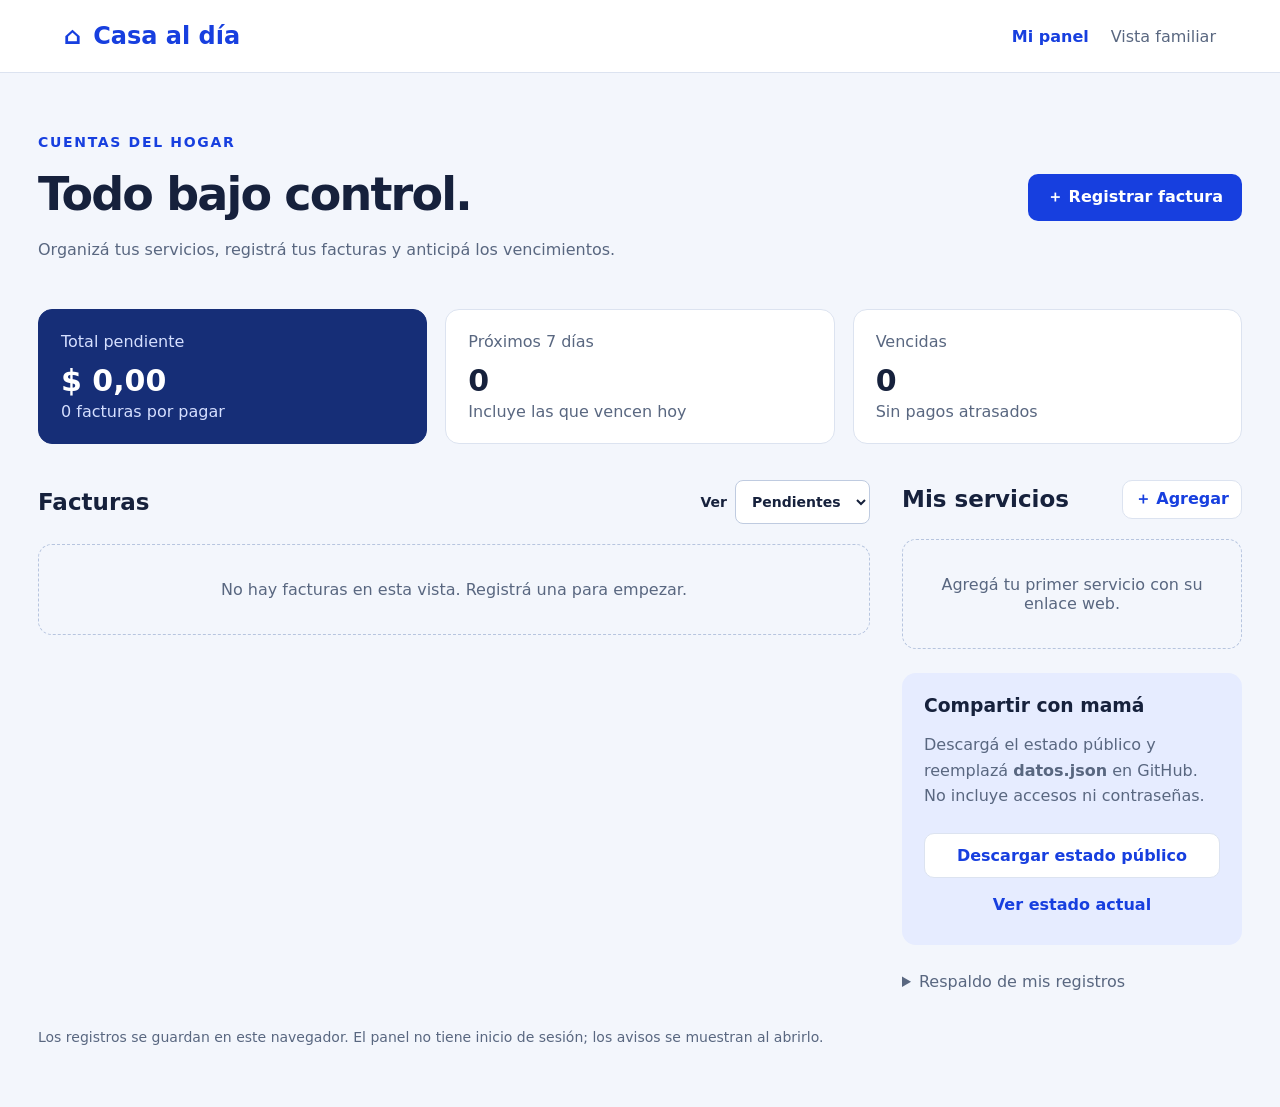
==== index.html @ d88c4916 "Crear aplicación de facturas domésticas" ====
<!doctype html>
<html lang="es"><head><meta charset="utf-8"><meta name="viewport" content="width=device-width,initial-scale=1"><title>Casa al día · Facturas</title><meta name="description" content="Pagos y próximos vencimientos del hogar"><link rel="stylesheet" href="styles.css"><link rel="icon" href="favicon.svg"><script src="app.js" defer></script></head>
<body><header><a class="brand" href="index.html">⌂ <span>Casa al día</span></a><nav><a href="index.html" aria-current="page">Mi panel</a><a href="estado.html">Vista familiar</a></nav></header><main>
<div class="heading"><div><p class="eyebrow">CUENTAS DEL HOGAR</p><h1>Todo bajo control.</h1><p>Organizá tus servicios, registrá tus facturas y anticipá los vencimientos.</p></div><button id="new-bill">＋ Registrar factura</button></div>
<div id="notice" role="status" aria-live="polite"></div><section id="summary" class="summary" aria-label="Resumen de facturas"></section>
<div class="workspace"><section><div class="section-heading"><h2>Facturas</h2><label class="compact">Ver <select id="filter"><option value="pending">Pendientes</option><option value="all">Todas</option><option value="paid">Pagadas</option></select></label></div><div id="bills"></div></section>
<aside><div class="section-heading"><h2>Mis servicios</h2><button class="secondary small" id="new-service">＋ Agregar</button></div><div id="services"></div><div class="share-box"><h3>Compartir con mamá</h3><p>Descargá el estado público y reemplazá <strong>datos.json</strong> en GitHub. No incluye accesos ni contraseñas.</p><button class="secondary" id="export-public">Descargar estado público</button><button class="text-button" id="preview">Ver estado actual</button></div><details><summary>Respaldo de mis registros</summary><p>Guardá una copia para recuperar tus registros en otro navegador. Incluye enlaces y usuarios, pero nunca contraseñas.</p><button class="secondary" id="backup">Descargar respaldo</button><label class="file-label">Restaurar respaldo<input type="file" id="restore" accept="application/json,.json"></label></details></aside></div>
<p class="footnote">Los registros se guardan en este navegador. El panel no tiene inicio de sesión; los avisos se muestran al abrirlo.</p>
</main>
<dialog id="bill-dialog"><form id="bill-form"><div class="section-heading"><h2 id="bill-title">Registrar factura</h2><button type="button" class="text-button" data-close aria-label="Cerrar">✕</button></div><input name="id" type="hidden"><label>Servicio<select name="serviceId" required></select></label><div class="form-grid"><label>Período<input name="period" type="month" required></label><label>Vencimiento<input name="due" type="date" required></label><label>Importe ($ ARS)<input name="amount" type="number" min="0" step="0.01" required></label><label>Consumo (opcional)<input name="consumption" type="number" min="0" step="0.01"></label></div><label>Notas públicas (opcional)<input name="note" maxlength="250" placeholder="Ej.: incluye ajuste del mes anterior"></label><button>Guardar factura</button></form></dialog>
<dialog id="service-dialog"><form id="service-form"><div class="section-heading"><h2>Servicio</h2><button type="button" class="text-button" data-close aria-label="Cerrar">✕</button></div><input name="id" type="hidden"><label>Nombre<input name="name" required maxlength="80" placeholder="Ej.: Electricidad"></label><label>Web del servicio<input name="url" type="url" placeholder="https://…"></label><label>Usuario (solo en este navegador)<input name="username" autocomplete="off" maxlength="150"></label><label>Unidad de consumo<select name="unit"><option value="">Sin unidad</option><option>kWh</option><option>m³</option><option>GB</option><option>min</option></select></label><button>Guardar servicio</button></form></dialog>
<dialog id="access-dialog"><div class="section-heading"><h2 id="access-title">Acceso al servicio</h2><button class="text-button" data-close aria-label="Cerrar">✕</button></div><p>Usá tu gestor de contraseñas. Si necesitás copiar una clave, podés pegarla aquí: se borra al cerrar y no se guarda.</p><label>Contraseña temporal<input id="temporary-password" type="password" autocomplete="off"></label><button id="copy-password">Copiar contraseña</button></dialog>
</body></html>
---- styles.css ----
:root{font-family:system-ui,-apple-system,BlinkMacSystemFont,"Segoe UI",sans-serif;color:#16213c;background:#f3f6fc;font-size:16px;--blue:#173fdf;--muted:#596780;--border:#dce3f0}*{box-sizing:border-box}body{margin:0}header{background:white;border-bottom:1px solid var(--border);padding:22px max(5vw,20px);display:flex;align-items:center;justify-content:space-between;gap:20px}.brand{font-size:24px;font-weight:750;text-decoration:none;color:var(--blue);display:flex;gap:12px;align-items:center}nav{display:flex;gap:22px}nav a{color:var(--muted);text-decoration:none}nav a[aria-current]{color:var(--blue);font-weight:650}main{max-width:1260px;margin:auto;padding:44px 28px}.heading{display:flex;justify-content:space-between;align-items:center;gap:24px;margin-bottom:30px}.eyebrow{font-size:14px;font-weight:750;letter-spacing:.12em;color:var(--blue)}h1{font-size:clamp(30px,4vw,46px);letter-spacing:-.04em;margin:8px 0 12px}h2{font-size:23px;margin:0}h3{margin:0 0 12px}p{line-height:1.6;color:var(--muted)}button,.button{font:inherit;background:var(--blue);color:white;border:1px solid transparent;padding:12px 18px;border-radius:10px;cursor:pointer;font-weight:650;text-decoration:none;display:inline-block}button:hover,.button:hover{filter:brightness(.94)}button:disabled{opacity:.5;cursor:default}.secondary{background:white;color:var(--blue);border-color:var(--border)}.small{padding:8px 12px}.text-button{color:var(--blue);background:transparent;padding:8px}.summary{display:grid;grid-template-columns:repeat(3,1fr);gap:18px;margin:26px 0 36px}.stat{background:white;border:1px solid var(--border);border-radius:14px;padding:22px}.stat strong{display:block;font-size:30px;margin:12px 0 4px;overflow-wrap:anywhere}.stat span{color:var(--muted)}.stat:first-child{background:#162e77;color:white;border-color:#162e77}.stat:first-child span{color:#d5dfff}.workspace{display:grid;grid-template-columns:minmax(0,1fr) 340px;gap:32px}.section-heading{display:flex;align-items:center;justify-content:space-between;gap:14px;margin-bottom:20px}.compact{display:flex;align-items:center;gap:8px;margin:0}.bill,.service{background:white;border:1px solid var(--border);border-radius:14px;padding:20px;margin-bottom:14px}.bill-top{display:flex;justify-content:space-between;gap:14px;align-items:flex-start}.bill h3{margin-bottom:5px;font-size:21px}.meta{color:var(--muted);font-size:14px}.amount{font-size:25px;font-weight:750;white-space:nowrap}.badge{display:inline-block;font-size:14px;font-weight:650;border-radius:6px;padding:5px 9px;background:#edf1fb;color:#33486b;margin:12px 0}.badge.overdue{background:#ffebed;color:#a92238}.badge.soon{background:#fff0cf;color:#865600}.badge.paid{background:#e1f6eb;color:#176044}.actions{display:flex;gap:8px;flex-wrap:wrap;margin-top:12px}.service h3{font-size:18px}.share-box{padding:22px;background:#e6ecff;border-radius:14px;margin:24px 0}.share-box button{width:100%;margin-top:8px}.footnote{font-size:14px;margin-top:32px}.empty{padding:35px 20px;border:1px dashed #b7c5df;border-radius:14px;color:var(--muted);text-align:center}label{display:block;font-size:14px;font-weight:600;margin:16px 0}input,select{display:block;width:100%;font:inherit;color:inherit;padding:12px;border:1px solid #bfcbe0;border-radius:8px;background:white;margin-top:6px}.compact select{width:auto;margin:0}dialog{width:min(540px,calc(100% - 30px));border:1px solid var(--border);border-radius:18px;padding:26px;color:inherit;max-height:90vh}dialog::backdrop{background:#101d40aa}.form-grid{display:grid;grid-template-columns:1fr 1fr;gap:0 18px}form>button{width:100%;margin-top:12px}details{color:var(--muted);line-height:1.6}summary{cursor:pointer}.file-label input{font-size:14px}#notice:not(:empty){background:#e6ecff;border-radius:10px;padding:14px;margin-bottom:20px}.family{max-width:950px}.family h2{margin:30px 0 20px}:focus-visible{outline:3px solid #e29513;outline-offset:3px}@media(max-width:800px){.workspace{grid-template-columns:1fr}.heading{align-items:flex-start;flex-direction:column}.summary{gap:10px}.stat{padding:16px}.stat strong{font-size:23px}main{padding:28px 18px}header{padding:18px;flex-wrap:wrap}.bill-top{flex-wrap:wrap}.amount{font-size:23px}}@media(max-width:480px){.summary{grid-template-columns:1fr}.stat strong{display:inline;margin-right:8px}.form-grid{grid-template-columns:1fr}.brand{font-size:21px}nav{gap:16px}}
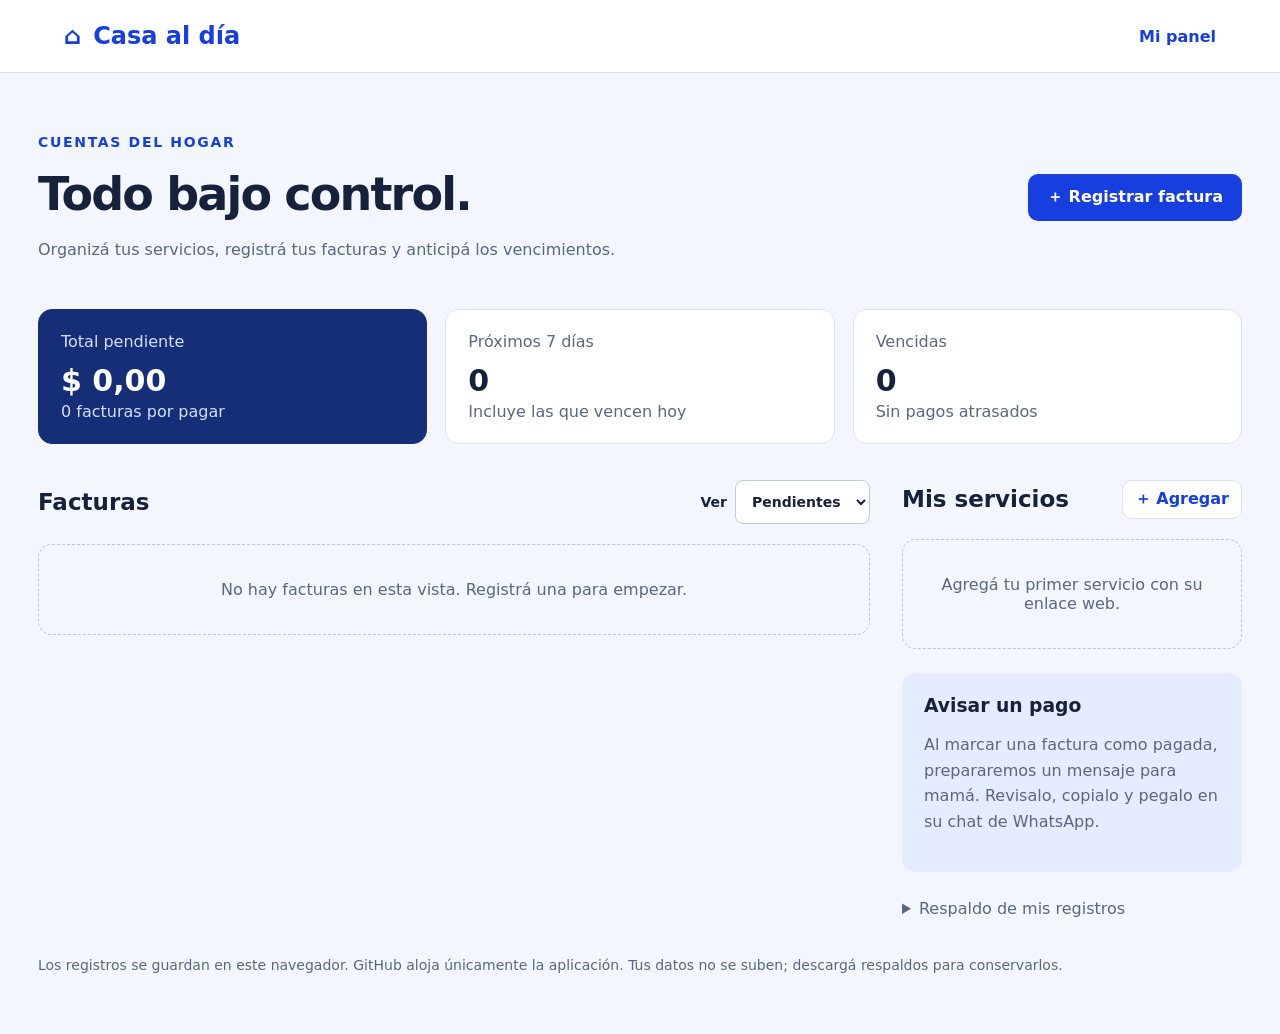
==== commit 9133e338: "Mantener datos locales y generar mensajes de pago para WhatsApp" ====
--- a/index.html
+++ b/index.html
@@ -1,13 +1,14 @@
 <!doctype html>
 <html lang="es"><head><meta charset="utf-8"><meta name="viewport" content="width=device-width,initial-scale=1"><title>Casa al día · Facturas</title><meta name="description" content="Pagos y próximos vencimientos del hogar"><link rel="stylesheet" href="styles.css"><link rel="icon" href="favicon.svg"><script src="app.js" defer></script></head>
-<body><header><a class="brand" href="index.html">⌂ <span>Casa al día</span></a><nav><a href="index.html" aria-current="page">Mi panel</a><a href="estado.html">Vista familiar</a></nav></header><main>
+<body><header><a class="brand" href="index.html">⌂ <span>Casa al día</span></a><nav><a href="index.html" aria-current="page">Mi panel</a></nav></header><main>
 <div class="heading"><div><p class="eyebrow">CUENTAS DEL HOGAR</p><h1>Todo bajo control.</h1><p>Organizá tus servicios, registrá tus facturas y anticipá los vencimientos.</p></div><button id="new-bill">＋ Registrar factura</button></div>
 <div id="notice" role="status" aria-live="polite"></div><section id="summary" class="summary" aria-label="Resumen de facturas"></section>
 <div class="workspace"><section><div class="section-heading"><h2>Facturas</h2><label class="compact">Ver <select id="filter"><option value="pending">Pendientes</option><option value="all">Todas</option><option value="paid">Pagadas</option></select></label></div><div id="bills"></div></section>
-<aside><div class="section-heading"><h2>Mis servicios</h2><button class="secondary small" id="new-service">＋ Agregar</button></div><div id="services"></div><div class="share-box"><h3>Compartir con mamá</h3><p>Descargá el estado público y reemplazá <strong>datos.json</strong> en GitHub. No incluye accesos ni contraseñas.</p><button class="secondary" id="export-public">Descargar estado público</button><button class="text-button" id="preview">Ver estado actual</button></div><details><summary>Respaldo de mis registros</summary><p>Guardá una copia para recuperar tus registros en otro navegador. Incluye enlaces y usuarios, pero nunca contraseñas.</p><button class="secondary" id="backup">Descargar respaldo</button><label class="file-label">Restaurar respaldo<input type="file" id="restore" accept="application/json,.json"></label></details></aside></div>
-<p class="footnote">Los registros se guardan en este navegador. El panel no tiene inicio de sesión; los avisos se muestran al abrirlo.</p>
+<aside><div class="section-heading"><h2>Mis servicios</h2><button class="secondary small" id="new-service">＋ Agregar</button></div><div id="services"></div><div class="share-box"><h3>Avisar un pago</h3><p>Al marcar una factura como pagada, prepararemos un mensaje para mamá. Revisalo, copialo y pegalo en su chat de WhatsApp.</p></div><details><summary>Respaldo de mis registros</summary><p>Guardá una copia para recuperar tus registros en otro navegador. Incluye enlaces y usuarios, pero nunca contraseñas.</p><button class="secondary" id="backup">Descargar respaldo</button><label class="file-label">Restaurar respaldo<input type="file" id="restore" accept="application/json,.json"></label></details></aside></div>
+<p class="footnote">Los registros se guardan en este navegador. GitHub aloja únicamente la aplicación. Tus datos no se suben; descargá respaldos para conservarlos.</p>
 </main>
-<dialog id="bill-dialog"><form id="bill-form"><div class="section-heading"><h2 id="bill-title">Registrar factura</h2><button type="button" class="text-button" data-close aria-label="Cerrar">✕</button></div><input name="id" type="hidden"><label>Servicio<select name="serviceId" required></select></label><div class="form-grid"><label>Período<input name="period" type="month" required></label><label>Vencimiento<input name="due" type="date" required></label><label>Importe ($ ARS)<input name="amount" type="number" min="0" step="0.01" required></label><label>Consumo (opcional)<input name="consumption" type="number" min="0" step="0.01"></label></div><label>Notas públicas (opcional)<input name="note" maxlength="250" placeholder="Ej.: incluye ajuste del mes anterior"></label><button>Guardar factura</button></form></dialog>
+<dialog id="bill-dialog"><form id="bill-form"><div class="section-heading"><h2 id="bill-title">Registrar factura</h2><button type="button" class="text-button" data-close aria-label="Cerrar">✕</button></div><input name="id" type="hidden"><label>Servicio<select name="serviceId" required></select></label><div class="form-grid"><label>Período<input name="period" type="month" required></label><label>Vencimiento<input name="due" type="date" required></label><label>Importe ($ ARS)<input name="amount" type="number" min="0" step="0.01" required></label><label>Consumo (opcional)<input name="consumption" type="number" min="0" step="0.01"></label></div><label>Notas personales (opcional)<input name="note" maxlength="250" placeholder="Ej.: incluye ajuste del mes anterior"></label><button>Guardar factura</button></form></dialog>
 <dialog id="service-dialog"><form id="service-form"><div class="section-heading"><h2>Servicio</h2><button type="button" class="text-button" data-close aria-label="Cerrar">✕</button></div><input name="id" type="hidden"><label>Nombre<input name="name" required maxlength="80" placeholder="Ej.: Electricidad"></label><label>Web del servicio<input name="url" type="url" placeholder="https://…"></label><label>Usuario (solo en este navegador)<input name="username" autocomplete="off" maxlength="150"></label><label>Unidad de consumo<select name="unit"><option value="">Sin unidad</option><option>kWh</option><option>m³</option><option>GB</option><option>min</option></select></label><button>Guardar servicio</button></form></dialog>
 <dialog id="access-dialog"><div class="section-heading"><h2 id="access-title">Acceso al servicio</h2><button class="text-button" data-close aria-label="Cerrar">✕</button></div><p>Usá tu gestor de contraseñas. Si necesitás copiar una clave, podés pegarla aquí: se borra al cerrar y no se guarda.</p><label>Contraseña temporal<input id="temporary-password" type="password" autocomplete="off"></label><button id="copy-password">Copiar contraseña</button></dialog>
+<dialog id="message-dialog"><div class="section-heading"><h2>Mensaje para mamá</h2><button class="text-button" data-close aria-label="Cerrar">✕</button></div><p>Revisá el mensaje antes de compartirlo. No se envía automáticamente.</p><label>Texto del mensaje<textarea id="payment-message" rows="8"></textarea></label><button id="copy-message">Copiar para WhatsApp</button></dialog>
 </body></html>
--- a/styles.css
+++ b/styles.css
@@ -1 +1,2 @@
 :root{font-family:system-ui,-apple-system,BlinkMacSystemFont,"Segoe UI",sans-serif;color:#16213c;background:#f3f6fc;font-size:16px;--blue:#173fdf;--muted:#596780;--border:#dce3f0}*{box-sizing:border-box}body{margin:0}header{background:white;border-bottom:1px solid var(--border);padding:22px max(5vw,20px);display:flex;align-items:center;justify-content:space-between;gap:20px}.brand{font-size:24px;font-weight:750;text-decoration:none;color:var(--blue);display:flex;gap:12px;align-items:center}nav{display:flex;gap:22px}nav a{color:var(--muted);text-decoration:none}nav a[aria-current]{color:var(--blue);font-weight:650}main{max-width:1260px;margin:auto;padding:44px 28px}.heading{display:flex;justify-content:space-between;align-items:center;gap:24px;margin-bottom:30px}.eyebrow{font-size:14px;font-weight:750;letter-spacing:.12em;color:var(--blue)}h1{font-size:clamp(30px,4vw,46px);letter-spacing:-.04em;margin:8px 0 12px}h2{font-size:23px;margin:0}h3{margin:0 0 12px}p{line-height:1.6;color:var(--muted)}button,.button{font:inherit;background:var(--blue);color:white;border:1px solid transparent;padding:12px 18px;border-radius:10px;cursor:pointer;font-weight:650;text-decoration:none;display:inline-block}button:hover,.button:hover{filter:brightness(.94)}button:disabled{opacity:.5;cursor:default}.secondary{background:white;color:var(--blue);border-color:var(--border)}.small{padding:8px 12px}.text-button{color:var(--blue);background:transparent;padding:8px}.summary{display:grid;grid-template-columns:repeat(3,1fr);gap:18px;margin:26px 0 36px}.stat{background:white;border:1px solid var(--border);border-radius:14px;padding:22px}.stat strong{display:block;font-size:30px;margin:12px 0 4px;overflow-wrap:anywhere}.stat span{color:var(--muted)}.stat:first-child{background:#162e77;color:white;border-color:#162e77}.stat:first-child span{color:#d5dfff}.workspace{display:grid;grid-template-columns:minmax(0,1fr) 340px;gap:32px}.section-heading{display:flex;align-items:center;justify-content:space-between;gap:14px;margin-bottom:20px}.compact{display:flex;align-items:center;gap:8px;margin:0}.bill,.service{background:white;border:1px solid var(--border);border-radius:14px;padding:20px;margin-bottom:14px}.bill-top{display:flex;justify-content:space-between;gap:14px;align-items:flex-start}.bill h3{margin-bottom:5px;font-size:21px}.meta{color:var(--muted);font-size:14px}.amount{font-size:25px;font-weight:750;white-space:nowrap}.badge{display:inline-block;font-size:14px;font-weight:650;border-radius:6px;padding:5px 9px;background:#edf1fb;color:#33486b;margin:12px 0}.badge.overdue{background:#ffebed;color:#a92238}.badge.soon{background:#fff0cf;color:#865600}.badge.paid{background:#e1f6eb;color:#176044}.actions{display:flex;gap:8px;flex-wrap:wrap;margin-top:12px}.service h3{font-size:18px}.share-box{padding:22px;background:#e6ecff;border-radius:14px;margin:24px 0}.share-box button{width:100%;margin-top:8px}.footnote{font-size:14px;margin-top:32px}.empty{padding:35px 20px;border:1px dashed #b7c5df;border-radius:14px;color:var(--muted);text-align:center}label{display:block;font-size:14px;font-weight:600;margin:16px 0}input,select{display:block;width:100%;font:inherit;color:inherit;padding:12px;border:1px solid #bfcbe0;border-radius:8px;background:white;margin-top:6px}.compact select{width:auto;margin:0}dialog{width:min(540px,calc(100% - 30px));border:1px solid var(--border);border-radius:18px;padding:26px;color:inherit;max-height:90vh}dialog::backdrop{background:#101d40aa}.form-grid{display:grid;grid-template-columns:1fr 1fr;gap:0 18px}form>button{width:100%;margin-top:12px}details{color:var(--muted);line-height:1.6}summary{cursor:pointer}.file-label input{font-size:14px}#notice:not(:empty){background:#e6ecff;border-radius:10px;padding:14px;margin-bottom:20px}.family{max-width:950px}.family h2{margin:30px 0 20px}:focus-visible{outline:3px solid #e29513;outline-offset:3px}@media(max-width:800px){.workspace{grid-template-columns:1fr}.heading{align-items:flex-start;flex-direction:column}.summary{gap:10px}.stat{padding:16px}.stat strong{font-size:23px}main{padding:28px 18px}header{padding:18px;flex-wrap:wrap}.bill-top{flex-wrap:wrap}.amount{font-size:23px}}@media(max-width:480px){.summary{grid-template-columns:1fr}.stat strong{display:inline;margin-right:8px}.form-grid{grid-template-columns:1fr}.brand{font-size:21px}nav{gap:16px}}
+textarea{display:block;width:100%;font:inherit;line-height:1.6;padding:12px;border:1px solid #bfcbe0;border-radius:8px;margin-top:6px;resize:vertical}
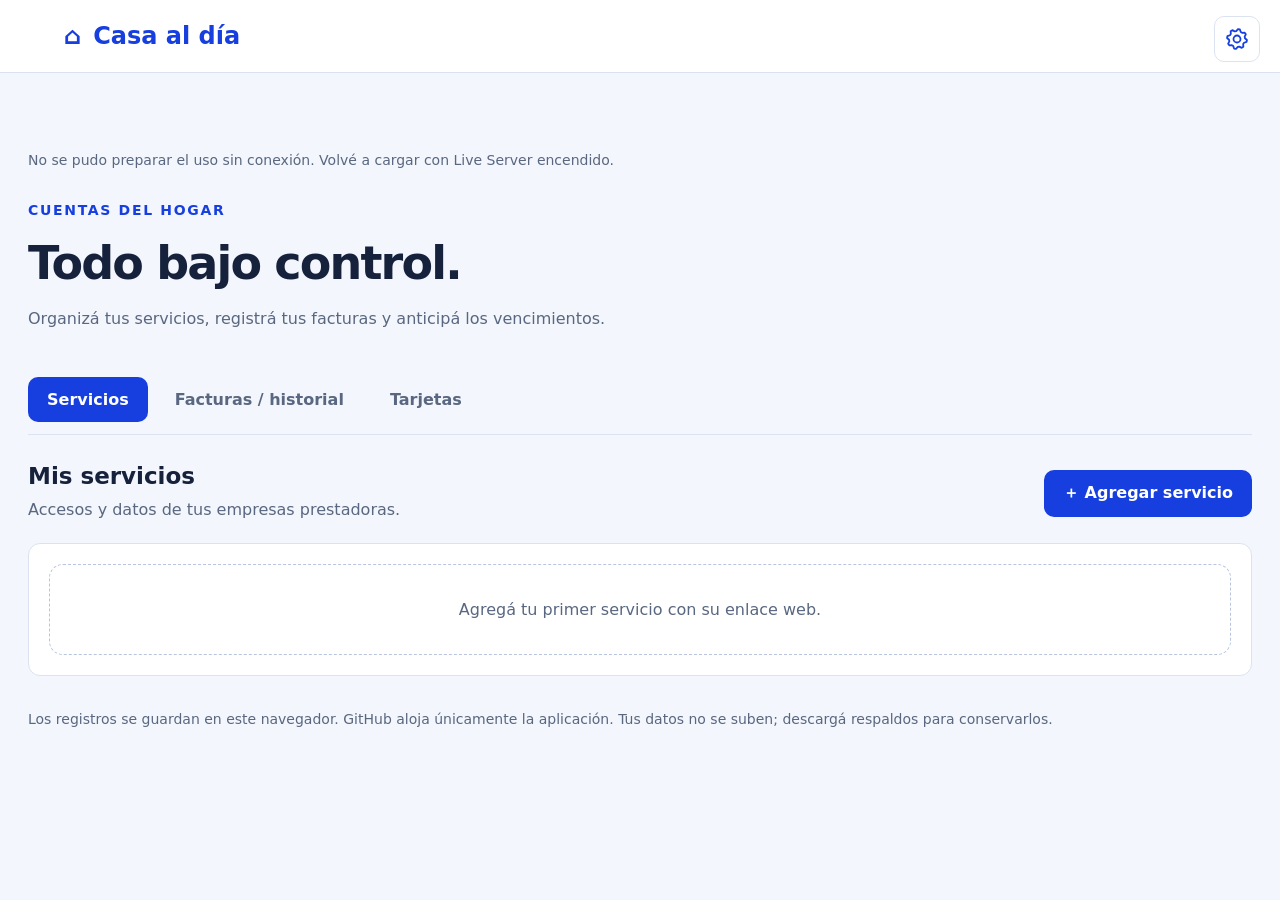
==== commit ae5f4d57: "Creado: EDET" ====
--- a/index.html
+++ b/index.html
@@ -1,14 +1,220 @@
 <!doctype html>
-<html lang="es"><head><meta charset="utf-8"><meta name="viewport" content="width=device-width,initial-scale=1"><title>Casa al día · Facturas</title><meta name="description" content="Pagos y próximos vencimientos del hogar"><link rel="stylesheet" href="styles.css"><link rel="icon" href="favicon.svg"><script src="app.js" defer></script></head>
-<body><header><a class="brand" href="index.html">⌂ <span>Casa al día</span></a><nav><a href="index.html" aria-current="page">Mi panel</a></nav></header><main>
-<div class="heading"><div><p class="eyebrow">CUENTAS DEL HOGAR</p><h1>Todo bajo control.</h1><p>Organizá tus servicios, registrá tus facturas y anticipá los vencimientos.</p></div><button id="new-bill">＋ Registrar factura</button></div>
-<div id="notice" role="status" aria-live="polite"></div><section id="summary" class="summary" aria-label="Resumen de facturas"></section>
-<div class="workspace"><section><div class="section-heading"><h2>Facturas</h2><label class="compact">Ver <select id="filter"><option value="pending">Pendientes</option><option value="all">Todas</option><option value="paid">Pagadas</option></select></label></div><div id="bills"></div></section>
-<aside><div class="section-heading"><h2>Mis servicios</h2><button class="secondary small" id="new-service">＋ Agregar</button></div><div id="services"></div><div class="share-box"><h3>Avisar un pago</h3><p>Al marcar una factura como pagada, prepararemos un mensaje para mamá. Revisalo, copialo y pegalo en su chat de WhatsApp.</p></div><details><summary>Respaldo de mis registros</summary><p>Guardá una copia para recuperar tus registros en otro navegador. Incluye enlaces y usuarios, pero nunca contraseñas.</p><button class="secondary" id="backup">Descargar respaldo</button><label class="file-label">Restaurar respaldo<input type="file" id="restore" accept="application/json,.json"></label></details></aside></div>
-<p class="footnote">Los registros se guardan en este navegador. GitHub aloja únicamente la aplicación. Tus datos no se suben; descargá respaldos para conservarlos.</p>
-</main>
-<dialog id="bill-dialog"><form id="bill-form"><div class="section-heading"><h2 id="bill-title">Registrar factura</h2><button type="button" class="text-button" data-close aria-label="Cerrar">✕</button></div><input name="id" type="hidden"><label>Servicio<select name="serviceId" required></select></label><div class="form-grid"><label>Período<input name="period" type="month" required></label><label>Vencimiento<input name="due" type="date" required></label><label>Importe ($ ARS)<input name="amount" type="number" min="0" step="0.01" required></label><label>Consumo (opcional)<input name="consumption" type="number" min="0" step="0.01"></label></div><label>Notas personales (opcional)<input name="note" maxlength="250" placeholder="Ej.: incluye ajuste del mes anterior"></label><button>Guardar factura</button></form></dialog>
-<dialog id="service-dialog"><form id="service-form"><div class="section-heading"><h2>Servicio</h2><button type="button" class="text-button" data-close aria-label="Cerrar">✕</button></div><input name="id" type="hidden"><label>Nombre<input name="name" required maxlength="80" placeholder="Ej.: Electricidad"></label><label>Web del servicio<input name="url" type="url" placeholder="https://…"></label><label>Usuario (solo en este navegador)<input name="username" autocomplete="off" maxlength="150"></label><label>Unidad de consumo<select name="unit"><option value="">Sin unidad</option><option>kWh</option><option>m³</option><option>GB</option><option>min</option></select></label><button>Guardar servicio</button></form></dialog>
-<dialog id="access-dialog"><div class="section-heading"><h2 id="access-title">Acceso al servicio</h2><button class="text-button" data-close aria-label="Cerrar">✕</button></div><p>Usá tu gestor de contraseñas. Si necesitás copiar una clave, podés pegarla aquí: se borra al cerrar y no se guarda.</p><label>Contraseña temporal<input id="temporary-password" type="password" autocomplete="off"></label><button id="copy-password">Copiar contraseña</button></dialog>
-<dialog id="message-dialog"><div class="section-heading"><h2>Mensaje para mamá</h2><button class="text-button" data-close aria-label="Cerrar">✕</button></div><p>Revisá el mensaje antes de compartirlo. No se envía automáticamente.</p><label>Texto del mensaje<textarea id="payment-message" rows="8"></textarea></label><button id="copy-message">Copiar para WhatsApp</button></dialog>
-</body></html>
+<html lang="es">
+  <head>
+    <meta charset="utf-8" />
+    <meta name="viewport" content="width=device-width,initial-scale=1" />
+    <title>Casa al día · Facturas</title>
+    <meta
+      name="description"
+      content="Pagos y próximos vencimientos del hogar"
+    />
+    <link rel="stylesheet" href="styles.css" />
+    <link rel="icon" href="favicon.svg" />
+    <link rel="manifest" href="manifest.webmanifest" />
+    <link rel="apple-touch-icon" href="icons/icon-192.png" />
+    <meta name="theme-color" content="#173fdf" />
+    <script src="pwa.js" defer></script>
+    <script src="receipt-model.js" defer></script>
+    <script src="app.js" defer></script>
+    <script src="workflow.js" defer></script>
+    <script src="card-crypto.js" defer></script>
+    <script src="cards.js" defer></script>
+    <script src="receipts.js" defer></script>
+  </head>
+  <body>
+    <header>
+      <a class="brand" href="index.html">⌂ <span>Casa al día</span></a>
+      <nav class="header-settings" aria-label="Configuración"><button id="open-settings" class="settings-button" aria-label="Abrir configuraciones" title="Configuraciones"><svg viewBox="0 0 24 24" width="26" height="26" fill="none" stroke="currentColor" stroke-width="1.8" aria-hidden="true"><path stroke-linecap="round" stroke-linejoin="round" d="M19.961 11.216 L21.952 12.98 L21.569 14.903 L19.055 15.771 L18.184 17.075 L18.344 19.73 L16.714 20.819 L14.322 19.656 L12.784 19.961 L11.02 21.952 L9.097 21.569 L8.229 19.055 L6.925 18.184 L4.27 18.344 L3.181 16.714 L4.344 14.322 L4.039 12.784 L2.048 11.02 L2.431 9.097 L4.945 8.229 L5.816 6.925 L5.656 4.27 L7.286 3.181 L9.678 4.344 L11.216 4.039 L12.98 2.048 L14.903 2.431 L15.771 4.945 L17.075 5.816 L19.73 5.656 L20.819 7.286 L19.656 9.678 Z"/><circle cx="12" cy="12" r="3.5"/></svg></button></nav>
+    </header>
+    <main>
+      <p id="pwa-status" class="footnote" role="status" aria-live="polite"></p>
+      <div class="heading">
+        <div>
+          <p class="eyebrow">CUENTAS DEL HOGAR</p>
+          <h1>Todo bajo control.</h1>
+          <p>
+            Organizá tus servicios, registrá tus facturas y anticipá los
+            vencimientos.
+          </p>
+        </div>
+
+      </div>
+      <div id="notice" role="status" aria-live="polite"></div>
+      <nav class="view-switch" aria-label="Secciones del panel">
+        <button type="button" data-view="services" aria-pressed="true" aria-controls="services-panel">Servicios</button>
+        <button type="button" data-view="bills" aria-pressed="false" aria-controls="bills-panel">Facturas / historial</button>
+        <button type="button" data-view="cards" aria-pressed="false" aria-controls="cards-panel">Tarjetas</button>
+      </nav>
+      <section id="services-panel" aria-label="Servicios">
+        <div class="section-heading"><div><h2>Mis servicios</h2><p class="view-description">Accesos y datos de tus empresas prestadoras.</p></div><button id="new-service">＋ Agregar servicio</button></div>
+        <div id="services" class="content-list"></div>
+      </section>
+      <section id="bills-panel" aria-label="Facturas e historial" hidden>
+        <section id="summary" class="summary" aria-label="Resumen de facturas"></section>
+        <div class="section-heading"><h2>Facturas / historial</h2><button id="new-bill">＋ Registrar factura</button></div>
+        <label class="compact bill-filter">Ver <select id="filter"><option value="pending">Pendientes</option><option value="all">Todas</option><option value="paid">Pagadas</option></select></label>
+        <div id="bills"></div>
+        <p class="view-description">Al marcar un pago se prepara el mensaje para WhatsApp.</p>
+      </section>
+      <section id="cards-panel" aria-label="Tarjetas cifradas" hidden>
+        <div class="section-heading"><div><h2>Tarjetas</h2><p class="view-description">Número, titular y vencimiento. Sin código de seguridad.</p></div><button id="cards-lock" class="secondary" hidden>Bloquear</button></div>
+        <p id="cards-feedback" role="status" aria-live="polite"></p>
+        <form id="cards-unlock-form" class="vault-unlock" autocomplete="off"><h3 id="cards-lock-title">Crear sección cifrada</h3><p id="cards-lock-help">Elegí una clave de al menos 12 caracteres. Si la olvidás, no se pueden recuperar las tarjetas.</p><label>Clave de desbloqueo<input id="cards-passphrase" type="password" autocomplete="off" required></label><label id="cards-confirm-label">Repetir clave<input id="cards-confirm" type="password" autocomplete="off"></label><button id="cards-unlock-submit">Crear sección cifrada</button></form>
+        <button id="cards-reset" class="text-button" hidden>Olvidé la clave · Reiniciar tarjetas</button>
+        <div id="cards-unlocked" hidden><div id="cards-list"></div><button id="cards-add">＋ Agregar tarjeta</button><p class="footnote">Se bloquea tras 5 minutos sin actividad o al recargar. Lo copiado queda en el portapapeles hasta que lo reemplaces.</p></div>
+        <details class="vault-backup"><summary>Respaldo cifrado de tarjetas</summary><p>Se guarda separado del respaldo de facturas. Necesitás tu clave para recuperarlo.</p><button id="cards-export" class="secondary">Descargar respaldo cifrado</button><label>Restaurar respaldo cifrado<input id="cards-import" type="file" accept="application/json,.json"></label><button id="cards-cancel-import" class="text-button" hidden>Cancelar restauración</button></details>
+        <p class="footnote">El cifrado protege los datos guardados. Mientras estén desbloqueados, un programa o extensión maliciosa con acceso al navegador podría leerlos.</p>
+
+      </section>
+
+      <p class="footnote">
+        Los registros se guardan en este navegador. GitHub aloja únicamente la
+        aplicación. Tus datos no se suben; descargá respaldos para conservarlos.
+      </p>
+    </main>
+<dialog id="settings-dialog" aria-labelledby="settings-title"><div class="section-heading"><h2 id="settings-title">Configuraciones</h2><button class="text-button" data-close aria-label="Cerrar configuraciones">✕</button></div><button id="manage-receipt-types" class="secondary">Tipos de comprobante</button><div class="actions"><button id="pwa-install" class="secondary small" hidden>Instalar app</button><button id="pwa-update" class="secondary small" hidden>Actualizar app</button></div>      <div class="local-tools">
+          <details>
+            <summary>Respaldo de mis registros</summary>
+            <p>
+              Guardá una copia para recuperar tus registros en otro navegador.
+              Incluye enlaces y usuarios, pero nunca contraseñas.
+            </p>
+            <button class="secondary" id="backup">Descargar respaldo</button
+            ><label class="file-label"
+              >Restaurar respaldo<input
+                type="file"
+                id="restore"
+                accept="application/json,.json"
+            /></label>
+          </details>
+      </div></dialog>
+    <dialog id="receipt-types-dialog" class="wide-dialog" aria-labelledby="receipt-types-title"><div class="section-heading"><h2 id="receipt-types-title">Tipos de comprobante</h2><button class="text-button" data-close aria-label="Cerrar">✕</button></div><p>Elegí qué datos registrar para cada proveedor. Podés asignar una plantilla a varios servicios.</p><div id="receipt-types-list"></div><button id="new-receipt-type">＋ Crear tipo de comprobante</button><p id="receipt-types-feedback" role="status"></p></dialog>
+    <dialog id="receipt-type-editor" class="wide-dialog"><form id="receipt-type-form"><div class="section-heading"><h2>Plantilla de comprobante</h2><button type="button" class="text-button" data-close aria-label="Cerrar">✕</button></div><label>Nombre del tipo<input name="templateName" required maxlength="80" placeholder="Ej.: Comprobante EDET" /></label><div id="receipt-template-fields"></div><button type="button" id="add-receipt-field" class="secondary">＋ Agregar campo</button><p id="receipt-template-error" role="status"></p><p class="footnote">Los cambios se aplican a futuros comprobantes. Los registrados conservan sus campos originales.</p><button>Guardar plantilla</button></form></dialog>
+    <dialog id="receipt-dialog" aria-labelledby="receipt-title"><form id="receipt-form"><div class="section-heading"><h2 id="receipt-title">Registrar comprobante</h2><button type="button" class="text-button" data-close aria-label="Cerrar">✕</button></div><p id="receipt-bill-info"></p><p id="receipt-type-info"></p><code id="receipt-document-name"></code><div id="receipt-value-fields"></div><p id="receipt-error" role="status"></p><p class="footnote">Registrar estos datos no confirma el pago ni adjunta el PDF. Usá el nombre codificado para guardar el archivo en tu carpeta.</p><button>Guardar comprobante</button></form></dialog>
+    <dialog id="bill-dialog">
+      <form id="bill-form">
+        <div class="section-heading">
+          <h2 id="bill-title">Registrar factura</h2>
+          <button
+            type="button"
+            class="text-button"
+            data-close
+            aria-label="Cerrar"
+          >
+            ✕
+          </button>
+        </div>
+        <input name="id" type="hidden" /><label
+          >Servicio<select name="serviceId" required></select
+        ></label>
+        <div class="form-grid">
+          <label>Formato del período<select name="periodMode" id="period-mode"><option value="monthly">Mensual</option><option value="bimonthly">Bimestral (1 a 6)</option></select></label>
+          <label id="monthly-period">Período<input name="period" type="month" required /></label>
+          <label id="bimonthly-year" hidden>Año del período<input name="periodYear" type="number" min="1000" max="9999" step="1" /></label>
+          <label id="bimonthly-cycle" hidden>Período bimestral<select name="periodCycle"><option value="01">1</option><option value="02">2</option><option value="03">3</option><option value="04">4</option><option value="05">5</option><option value="06">6</option></select></label>
+          <label>Vencimiento<input name="due" type="date" required /></label><label>Próximo vencimiento anunciado (opcional)<input name="nextDue" type="date" /><span class="footnote">La fecha de la siguiente factura, si aparece en esta.</span></label>
+          ><label
+            >Importe ($ ARS)<input
+              name="amount"
+              type="number"
+              min="0"
+              step="0.01"
+              required /></label
+          ><label
+            >Consumo (opcional)<input
+              name="consumption"
+              type="number"
+              min="0"
+              step="0.01"
+          /></label>
+        </div>
+        <label
+          >Notas personales (opcional)<input
+            name="note"
+            maxlength="250"
+            placeholder="Ej.: incluye ajuste del mes anterior" /></label
+        ><p class="footnote">Al guardar se asigna un código fijo, por ejemplo LUZ-EDE-202610-01-AAA001-FAC.pdf. El comprobante comparte la base y termina en PAG.pdf. Copiá el nombre para guardar o renombrar el archivo descargado. El código se conserva aunque edites el registro.</p><button>Guardar factura</button>
+      </form>
+    </dialog>
+    <dialog id="service-dialog">
+      <form id="service-form">
+        <div class="section-heading">
+          <h2>Servicio</h2>
+          <button
+            type="button"
+            class="text-button"
+            data-close
+            aria-label="Cerrar"
+          >
+            ✕
+          </button>
+        </div>
+        <label>Tipo de comprobante<select name="receiptTypeId" id="service-receipt-type"><option value="">Sin asignar</option></select></label><input name="id" type="hidden" /><label
+          >Servicio<input
+            name="name"
+            required
+            maxlength="80"
+            list="service-types"
+            placeholder="Ej.: Luz, agua, gas" /></label
+        ><datalist id="service-types"><option value="Agua"></option><option value="Luz"></option><option value="Gas"></option><option value="Internet"></option><option value="Telefonía"></option><option value="Otros"></option></datalist><label
+          >Entidad<input name="entity" required maxlength="100" placeholder="Empresa prestadora" /></label
+        ><label
+          >Web del servicio<input
+            name="url"
+            type="url"
+            placeholder="https://…" /></label
+        ><label
+          >Forma de acceso<select name="authMethod" id="auth-method"><option value="credentials">Usuario y contraseña</option><option value="google">Autenticación con Google</option></select></label><p id="google-access-help" hidden>En la web de la empresa, elegí «Continuar con Google».</p><label id="username-field">Usuario (solo en este navegador)<input
+            name="username"
+            autocomplete="off"
+            maxlength="150" /></label
+        ><label
+          >Número de servicio<input name="serviceNumber" type="text" autocomplete="off" maxlength="100" placeholder="Número de cliente, cuenta o suministro" /></label
+        ><label id="password-field"
+          >Contraseña (solo en este navegador)<input name="password" type="password" autocomplete="off" maxlength="500" /></label
+        ><p class="footnote" id="password-help">La contraseña se guarda sin cifrar en este navegador. No se incluye en los respaldos ni en los mensajes de WhatsApp.</p><label
+          >Unidad de consumo<select name="unit">
+            <option value="">Sin unidad</option>
+            <option>kWh</option>
+            <option>m³</option>
+            <option>GB</option>
+            <option>min</option>
+          </select></label
+        ><button>Guardar servicio</button>
+      </form>
+    </dialog>
+    <dialog id="access-dialog">
+      <div class="section-heading">
+        <h2 id="access-title">Acceso al servicio</h2>
+        <button class="text-button" data-close aria-label="Cerrar">✕</button>
+      </div>
+      <p>
+        La clave guardada se carga aquí para copiarla. Para cambiarla, editá el servicio.
+      </p>
+      <label
+        >Contraseña guardada<input
+          id="temporary-password"
+          type="password"
+          autocomplete="off" /></label
+      ><button id="copy-password">Copiar contraseña</button>
+    </dialog>
+    <dialog id="message-dialog">
+      <div class="section-heading">
+        <h2>Mensaje para mamá</h2>
+        <button class="text-button" data-close aria-label="Cerrar">✕</button>
+      </div>
+      <p>
+        Revisá el mensaje antes de compartirlo. No se envía automáticamente.
+      </p>
+      <label
+        >Texto del mensaje<textarea
+          id="payment-message"
+          rows="8"
+        ></textarea></label
+      ><button id="copy-message">Copiar para WhatsApp</button>
+    </dialog>
+    <dialog id="workflow-editor" class="wide-dialog"><div class="section-heading"><h2 id="workflow-title">Configurar pasos</h2><button class="text-button" data-close aria-label="Cerrar">✕</button></div><p>Arrastrá las etiquetas para ordenar los pasos. También podés usar Subir y Bajar. Editá las instrucciones de cada paso.</p><div class="workflow-add"><label>Paso<select id="step-type"></select></label><button id="add-step" class="secondary">Agregar paso</button></div><ol id="workflow-steps"></ol><p id="workflow-feedback" role="status"></p><div class="actions"><button id="save-workflow">Guardar secuencia</button><button id="default-workflow" class="secondary">Usar secuencia sugerida</button></div></dialog>
+    <dialog id="process-dialog"><div class="section-heading"><h2 id="process-title">Proceso de pago</h2><button class="text-button" data-close aria-label="Pausar y cerrar">✕</button></div><p id="process-count"></p><progress id="process-progress" max="1" value="0"></progress><h3 id="process-step"></h3><p id="process-instruction"></p><label id="process-bill-label" hidden>Factura de este proceso<select id="process-bill"></select></label><div id="process-transfer-cards" class="transfer-cards" aria-live="polite" hidden><div class="transfer-card"><span>Referencia bancaria</span><strong id="process-reference"></strong></div><div class="transfer-card"><span>Monto a transferir</span><strong id="process-transfer-amount"></strong></div></div><div id="process-card-vault" hidden></div><p id="process-feedback" role="status"></p><button id="process-main"></button><div class="actions"><button id="process-back" class="text-button">Volver</button><button id="process-skip" class="text-button">Omitir paso</button><button id="process-pause" class="text-button">Pausar</button></div></dialog>
+    <dialog id="card-dialog"><form id="card-form" autocomplete="off"><div class="section-heading"><h2>Tarjeta</h2><button type="button" class="text-button" data-card-close aria-label="Cerrar">✕</button></div><input name="id" type="hidden"><label>Nombre para identificarla<input name="label" required maxlength="60" placeholder="Ej.: Visa personal" autocomplete="off"></label><label>Número de tarjeta<input name="number" type="password" inputmode="numeric" required maxlength="30" autocomplete="off"></label><label>Titular<input name="holder" required maxlength="100" autocomplete="off"></label><label>Vencimiento (MM/AAAA)<input name="expiry" required maxlength="7" placeholder="12/2028" autocomplete="off"></label><p id="card-form-error" role="status"></p><button>Guardar tarjeta cifrada</button></form></dialog>
+  </body>
+</html>
--- a/styles.css
+++ b/styles.css
@@ -1,2 +1,17 @@
 :root{font-family:system-ui,-apple-system,BlinkMacSystemFont,"Segoe UI",sans-serif;color:#16213c;background:#f3f6fc;font-size:16px;--blue:#173fdf;--muted:#596780;--border:#dce3f0}*{box-sizing:border-box}body{margin:0}header{background:white;border-bottom:1px solid var(--border);padding:22px max(5vw,20px);display:flex;align-items:center;justify-content:space-between;gap:20px}.brand{font-size:24px;font-weight:750;text-decoration:none;color:var(--blue);display:flex;gap:12px;align-items:center}nav{display:flex;gap:22px}nav a{color:var(--muted);text-decoration:none}nav a[aria-current]{color:var(--blue);font-weight:650}main{max-width:1260px;margin:auto;padding:44px 28px}.heading{display:flex;justify-content:space-between;align-items:center;gap:24px;margin-bottom:30px}.eyebrow{font-size:14px;font-weight:750;letter-spacing:.12em;color:var(--blue)}h1{font-size:clamp(30px,4vw,46px);letter-spacing:-.04em;margin:8px 0 12px}h2{font-size:23px;margin:0}h3{margin:0 0 12px}p{line-height:1.6;color:var(--muted)}button,.button{font:inherit;background:var(--blue);color:white;border:1px solid transparent;padding:12px 18px;border-radius:10px;cursor:pointer;font-weight:650;text-decoration:none;display:inline-block}button:hover,.button:hover{filter:brightness(.94)}button:disabled{opacity:.5;cursor:default}.secondary{background:white;color:var(--blue);border-color:var(--border)}.small{padding:8px 12px}.text-button{color:var(--blue);background:transparent;padding:8px}.summary{display:grid;grid-template-columns:repeat(3,1fr);gap:18px;margin:26px 0 36px}.stat{background:white;border:1px solid var(--border);border-radius:14px;padding:22px}.stat strong{display:block;font-size:30px;margin:12px 0 4px;overflow-wrap:anywhere}.stat span{color:var(--muted)}.stat:first-child{background:#162e77;color:white;border-color:#162e77}.stat:first-child span{color:#d5dfff}.workspace{display:grid;grid-template-columns:minmax(0,1fr) 340px;gap:32px}.section-heading{display:flex;align-items:center;justify-content:space-between;gap:14px;margin-bottom:20px}.compact{display:flex;align-items:center;gap:8px;margin:0}.bill,.service{background:white;border:1px solid var(--border);border-radius:14px;padding:20px;margin-bottom:14px}.bill-top{display:flex;justify-content:space-between;gap:14px;align-items:flex-start}.bill h3{margin-bottom:5px;font-size:21px}.meta{color:var(--muted);font-size:14px}.amount{font-size:25px;font-weight:750;white-space:nowrap}.badge{display:inline-block;font-size:14px;font-weight:650;border-radius:6px;padding:5px 9px;background:#edf1fb;color:#33486b;margin:12px 0}.badge.overdue{background:#ffebed;color:#a92238}.badge.soon{background:#fff0cf;color:#865600}.badge.paid{background:#e1f6eb;color:#176044}.actions{display:flex;gap:8px;flex-wrap:wrap;margin-top:12px}.service h3{font-size:18px}.share-box{padding:22px;background:#e6ecff;border-radius:14px;margin:24px 0}.share-box button{width:100%;margin-top:8px}.footnote{font-size:14px;margin-top:32px}.empty{padding:35px 20px;border:1px dashed #b7c5df;border-radius:14px;color:var(--muted);text-align:center}label{display:block;font-size:14px;font-weight:600;margin:16px 0}input,select{display:block;width:100%;font:inherit;color:inherit;padding:12px;border:1px solid #bfcbe0;border-radius:8px;background:white;margin-top:6px}.compact select{width:auto;margin:0}dialog{width:min(540px,calc(100% - 30px));border:1px solid var(--border);border-radius:18px;padding:26px;color:inherit;max-height:90vh}dialog::backdrop{background:#101d40aa}.form-grid{display:grid;grid-template-columns:1fr 1fr;gap:0 18px}form>button{width:100%;margin-top:12px}details{color:var(--muted);line-height:1.6}summary{cursor:pointer}.file-label input{font-size:14px}#notice:not(:empty){background:#e6ecff;border-radius:10px;padding:14px;margin-bottom:20px}.family{max-width:950px}.family h2{margin:30px 0 20px}:focus-visible{outline:3px solid #e29513;outline-offset:3px}@media(max-width:800px){.workspace{grid-template-columns:1fr}.heading{align-items:flex-start;flex-direction:column}.summary{gap:10px}.stat{padding:16px}.stat strong{font-size:23px}main{padding:28px 18px}header{padding:18px;flex-wrap:wrap}.bill-top{flex-wrap:wrap}.amount{font-size:23px}}@media(max-width:480px){.summary{grid-template-columns:1fr}.stat strong{display:inline;margin-right:8px}.form-grid{grid-template-columns:1fr}.brand{font-size:21px}nav{gap:16px}}
 textarea{display:block;width:100%;font:inherit;line-height:1.6;padding:12px;border:1px solid #bfcbe0;border-radius:8px;margin-top:6px;resize:vertical}
+[hidden]{display:none!important}
+.view-switch{display:flex;gap:8px;border-bottom:1px solid var(--border);margin:0 0 28px;padding-bottom:12px;flex-wrap:wrap}.view-switch button{background:transparent;color:var(--muted);border-color:transparent}.view-switch button[aria-pressed="true"]{background:var(--blue);color:white}.view-description{margin:8px 0 0}.content-list{background:white;border:1px solid var(--border);border-radius:12px;overflow:hidden}.content-list .empty{margin:20px}.content-row{display:grid;grid-template-columns:56px minmax(0,1fr) minmax(220px,380px);gap:20px;align-items:center;border:0;border-bottom:1px solid var(--border);border-radius:0;margin:0;padding:24px}.content-row:last-child{border-bottom:0}.content-row:hover{background:#f5f8ff}.service-mark{width:56px;height:56px;border-radius:12px;background:#e6ecff;color:var(--blue);display:grid;place-items:center;font-size:25px;font-weight:750}.content-row h3{font-size:22px;margin-bottom:4px}.service-entity{font-size:16px;color:var(--muted)}.service-details{display:flex;flex-wrap:wrap;gap:6px 22px;margin-top:12px;color:var(--muted);font-size:14px;overflow-wrap:anywhere}.service-details strong{font-weight:550;color:#16213c}.content-row .actions{margin:0;justify-content:flex-end}.service-info{min-width:0;overflow-wrap:anywhere}.bill-filter{margin-bottom:20px}.local-tools{border-top:1px solid var(--border);margin-top:32px;padding-top:20px}.local-tools details{max-width:560px}@media(max-width:900px){.content-row{grid-template-columns:56px minmax(0,1fr)}.content-row .actions{grid-column:2;justify-content:flex-start}}@media(max-width:480px){.content-row{gap:14px;padding:18px;grid-template-columns:42px minmax(0,1fr)}.service-mark{width:42px;height:42px;font-size:20px}.content-row .actions{grid-column:1/-1}.section-heading{flex-wrap:wrap}.content-row h3{font-size:20px}}
+@media(min-width:901px){main{max-width:1600px}.content-row{grid-template-columns:40px minmax(0,1fr) auto;gap:14px;padding:16px 20px}.service-mark{width:40px;height:40px;font-size:20px}.service-info{display:flex;align-items:center;gap:14px;white-space:nowrap;overflow-x:auto;overflow-wrap:normal;padding:4px 0}.content-row h3{font-size:18px;margin:0;flex-shrink:0}.service-entity{font-size:14px;flex-shrink:0}.service-details{display:flex;flex-wrap:nowrap;margin:0;gap:14px;white-space:nowrap;overflow-wrap:normal;flex-shrink:0}.content-row .actions{flex-wrap:nowrap;white-space:nowrap;gap:6px}.content-row .actions button,.content-row .actions .button{font-size:14px;padding:8px 10px}}
+.document-code{display:grid;grid-template-columns:auto minmax(0,1fr) auto;gap:8px 14px;align-items:center;background:#f3f6fc;padding:12px;border-radius:8px;margin-top:16px;font-size:14px}.document-code code{overflow-wrap:anywhere;font-size:14px}@media(max-width:650px){.document-code{grid-template-columns:1fr}.document-code button{justify-self:start}}
+.wide-dialog{width:min(760px,calc(100% - 30px))}.workflow-add{display:flex;gap:16px;align-items:end;margin-bottom:20px}.workflow-add label{flex:1;margin:0}.workflow-add button{margin-bottom:0}#workflow-steps{padding:0;list-style:none}.step-tag{border:1px solid var(--border);border-radius:10px;background:#f5f8ff;margin:10px 0;padding:14px;cursor:grab}.step-tag.dragging{opacity:.4}.step-tag-heading{display:flex;align-items:center;gap:10px;flex-wrap:wrap}.step-controls{display:flex;gap:4px;margin-left:auto}.step-tag label{margin:10px 0 0}.drag-grip{font-size:24px;color:var(--muted)}#process-progress{width:100%;height:10px;accent-color:var(--blue);margin:0 0 22px}#process-main{width:100%}#process-feedback,#workflow-feedback{color:#a92238}.service-menu{position:relative;color:var(--blue);font-size:14px}.service-menu summary{padding:8px}.service-menu>div{display:flex;flex-wrap:wrap;gap:4px}.content-list{overflow:visible}.content-row .service-menu[open]>div{position:absolute;right:0;top:100%;z-index:2;min-width:190px;background:white;border:1px solid var(--border);box-shadow:0 8px 24px #16213c22;border-radius:10px;padding:8px}.service-menu button{text-align:left}@media(max-width:480px){.workflow-add{flex-direction:column;align-items:stretch}.step-controls{margin-left:0}.step-tag-heading strong{font-size:14px}}
+.content-row .actions .reset-process{background:#be2435;color:white;border-color:#be2435;padding:6px;width:34px;height:34px;flex-shrink:0;font-size:22px;line-height:1;border-radius:7px}.reset-process:hover{background:#a71e2e}
+.content-row .actions{align-items:stretch}.content-row .actions .reset-process{height:auto;min-height:38px;align-self:stretch;display:inline-flex;align-items:center;justify-content:center}
+.bank-reference-display{margin:22px 0;padding:22px;background:#e6ecff;border:1px solid var(--border);border-radius:12px;text-align:center;font-family:Consolas,monospace;font-size:clamp(24px,6vw,42px);font-weight:750;letter-spacing:.12em;color:var(--blue);overflow-wrap:anywhere}
+.transfer-cards{display:grid;grid-template-columns:repeat(2,minmax(0,1fr));gap:14px;margin:22px 0}.transfer-card{display:flex;flex-direction:column;align-items:center;justify-content:center;gap:12px;min-height:150px;padding:20px 12px;background:#e6ecff;border:1px solid var(--border);border-radius:12px;text-align:center}.transfer-card span{font-size:14px;color:var(--muted)}.transfer-card strong{font-family:Consolas,monospace;font-size:clamp(20px,4vw,30px);font-weight:750;color:var(--blue);overflow-wrap:anywhere;max-width:100%}@media(max-width:480px){.transfer-cards{grid-template-columns:1fr}}
+.vault-unlock{max-width:480px;padding:24px;border:1px solid var(--border);border-radius:12px;background:white}.vault-card{padding:22px;margin:16px 0;border:1px solid var(--border);border-radius:12px;background:white}.vault-card .actions{display:flex;gap:8px;flex-wrap:wrap}.vault-backup{margin:24px 0}.vault-backup summary{cursor:pointer;color:var(--blue)}#cards-feedback,#card-form-error{color:#a92238}#cards-return-process{margin-top:16px}#card-dialog{width:min(480px,calc(100% - 30px))}
+body>header{position:relative;padding-right:84px}.header-settings{position:absolute;top:16px;right:20px}.settings-button{display:flex;align-items:center;justify-content:center;width:46px;height:46px;padding:10px;background:white;color:var(--blue);border:1px solid var(--border)}#settings-dialog{width:min(560px,calc(100% - 30px))}
+.card-expiry-display{display:grid;grid-template-columns:1fr 1fr;gap:12px;margin-top:16px}.card-expiry-display[hidden]{display:none}.card-expiry-display>div{padding:16px;background:#e6ecff;border-radius:10px;text-align:center}.card-expiry-display span{display:block;color:var(--muted);font-size:14px}.card-expiry-display strong{display:block;margin-top:8px;color:var(--blue);font-size:20px}
+.receipt-template,.receipt-field{padding:18px;border:1px solid var(--border);border-radius:10px;margin:16px 0;background:white}.receipt-field .checkbox-label{display:flex;align-items:center;gap:8px}.checkbox-label input{width:auto}.receipt-summary{margin:16px 0;padding:14px;background:#f3f6fc;border-radius:10px}.receipt-summary summary{cursor:pointer;font-weight:650}.receipt-summary dl>div{display:grid;grid-template-columns:1fr 1fr;gap:12px;padding:8px 0}.receipt-summary dd{margin:0;overflow-wrap:anywhere}#receipt-document-name{display:block;overflow-wrap:anywhere}#receipt-error,#receipt-template-error,#receipt-types-feedback{color:#a92238}
+.bill-references{margin:16px 0}.bill-references summary{cursor:pointer;color:var(--blue);font-weight:650}.bill .actions .bill-delete{margin-left:auto;background:#be2435;color:white;border-color:#be2435}.bill .actions .bill-delete:hover{background:#a71e2e}
+.service-next-due{color:var(--blue);font-size:14px;font-weight:600;flex-shrink:0;display:block}
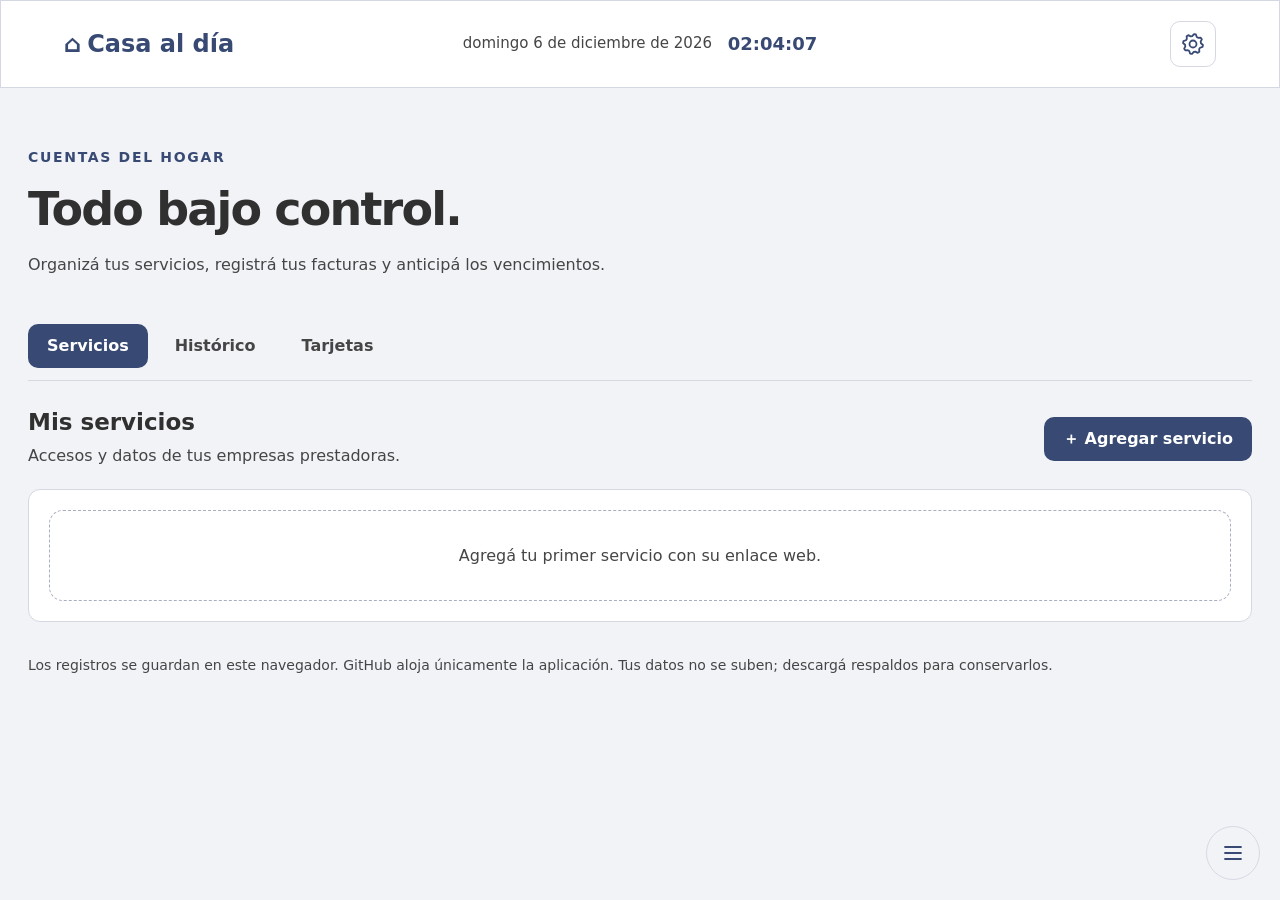
==== commit 21abf659: "Mejoras" ====
--- a/index.html
+++ b/index.html
@@ -12,22 +12,25 @@
     <link rel="icon" href="favicon.svg" />
     <link rel="manifest" href="manifest.webmanifest" />
     <link rel="apple-touch-icon" href="icons/icon-192.png" />
-    <meta name="theme-color" content="#173fdf" />
+    <meta name="theme-color" content="#384a74" />
     <script src="pwa.js" defer></script>
     <script src="receipt-model.js" defer></script>
     <script src="app.js" defer></script>
+    <script src="navigation.js" defer></script>
     <script src="workflow.js" defer></script>
     <script src="card-crypto.js" defer></script>
     <script src="cards.js" defer></script>
     <script src="receipts.js" defer></script>
+    <script src="vendor/pdf-lib.min.js" defer></script>
+    <script src="receipt-pdf.js" defer></script>
   </head>
   <body>
     <header>
       <a class="brand" href="index.html">⌂ <span>Casa al día</span></a>
-      <nav class="header-settings" aria-label="Configuración"><button id="open-settings" class="settings-button" aria-label="Abrir configuraciones" title="Configuraciones"><svg viewBox="0 0 24 24" width="26" height="26" fill="none" stroke="currentColor" stroke-width="1.8" aria-hidden="true"><path stroke-linecap="round" stroke-linejoin="round" d="M19.961 11.216 L21.952 12.98 L21.569 14.903 L19.055 15.771 L18.184 17.075 L18.344 19.73 L16.714 20.819 L14.322 19.656 L12.784 19.961 L11.02 21.952 L9.097 21.569 L8.229 19.055 L6.925 18.184 L4.27 18.344 L3.181 16.714 L4.344 14.322 L4.039 12.784 L2.048 11.02 L2.431 9.097 L4.945 8.229 L5.816 6.925 L5.656 4.27 L7.286 3.181 L9.678 4.344 L11.216 4.039 L12.98 2.048 L14.903 2.431 L15.771 4.945 L17.075 5.816 L19.73 5.656 L20.819 7.286 L19.656 9.678 Z"/><circle cx="12" cy="12" r="3.5"/></svg></button></nav>
+      <div class="header-clock" aria-label="Fecha y hora de Buenos Aires"><time id="header-date"></time><time id="header-time"></time></div>
+      <nav class="header-settings" aria-label="Configuración"><button id="header-update" class="settings-button" aria-label="Actualizar aplicación" title="Actualización disponible" hidden><svg viewBox="0 0 24 24" width="26" height="26" fill="none" stroke="currentColor" stroke-width="1.8" stroke-linecap="round" stroke-linejoin="round" aria-hidden="true"><path d="M5 10a7 7 0 0 1 12-4.9L19 7M19 3v4h-4M19 14a7 7 0 0 1-12 4.9L5 17M5 21v-4h4"/></svg></button><button id="open-settings" class="settings-button" aria-label="Abrir configuraciones" title="Configuraciones"><svg viewBox="0 0 24 24" width="26" height="26" fill="none" stroke="currentColor" stroke-width="1.8" aria-hidden="true"><path stroke-linecap="round" stroke-linejoin="round" d="M19.961 11.216 L21.952 12.98 L21.569 14.903 L19.055 15.771 L18.184 17.075 L18.344 19.73 L16.714 20.819 L14.322 19.656 L12.784 19.961 L11.02 21.952 L9.097 21.569 L8.229 19.055 L6.925 18.184 L4.27 18.344 L3.181 16.714 L4.344 14.322 L4.039 12.784 L2.048 11.02 L2.431 9.097 L4.945 8.229 L5.816 6.925 L5.656 4.27 L7.286 3.181 L9.678 4.344 L11.216 4.039 L12.98 2.048 L14.903 2.431 L15.771 4.945 L17.075 5.816 L19.73 5.656 L20.819 7.286 L19.656 9.678 Z"/><circle cx="12" cy="12" r="3.5"/></svg></button></nav>
     </header>
     <main>
-      <p id="pwa-status" class="footnote" role="status" aria-live="polite"></p>
       <div class="heading">
         <div>
           <p class="eyebrow">CUENTAS DEL HOGAR</p>
@@ -42,17 +45,18 @@
       <div id="notice" role="status" aria-live="polite"></div>
       <nav class="view-switch" aria-label="Secciones del panel">
         <button type="button" data-view="services" aria-pressed="true" aria-controls="services-panel">Servicios</button>
-        <button type="button" data-view="bills" aria-pressed="false" aria-controls="bills-panel">Facturas / historial</button>
+        <button type="button" data-view="bills" aria-pressed="false" aria-controls="bills-panel">Histórico</button>
         <button type="button" data-view="cards" aria-pressed="false" aria-controls="cards-panel">Tarjetas</button>
       </nav>
       <section id="services-panel" aria-label="Servicios">
         <div class="section-heading"><div><h2>Mis servicios</h2><p class="view-description">Accesos y datos de tus empresas prestadoras.</p></div><button id="new-service">＋ Agregar servicio</button></div>
         <div id="services" class="content-list"></div>
       </section>
-      <section id="bills-panel" aria-label="Facturas e historial" hidden>
+      <section id="bills-panel" aria-label="Histórico" hidden>
+        <label class="compact pending-month-control">Total pendiente de <select id="pending-month" aria-label="Mes del total pendiente"><option value="all">Todos los meses</option></select></label>
         <section id="summary" class="summary" aria-label="Resumen de facturas"></section>
-        <div class="section-heading"><h2>Facturas / historial</h2><button id="new-bill">＋ Registrar factura</button></div>
-        <label class="compact bill-filter">Ver <select id="filter"><option value="pending">Pendientes</option><option value="all">Todas</option><option value="paid">Pagadas</option></select></label>
+        <div class="section-heading"><div class="history-heading-title"><h2>Histórico</h2><button type="button" id="swap-history-filters" class="secondary" title="Intercambiar filas de filtros" aria-label="Intercambiar filas: poner estados primero"><svg viewBox="0 0 24 24" width="20" height="20" fill="none" stroke="currentColor" stroke-width="1.8" stroke-linecap="round" stroke-linejoin="round" aria-hidden="true"><path d="M8 20V4m-4 4 4-4 4 4M16 4v16m-4-4 4 4 4-4"/></svg></button></div><button id="new-bill">＋ Registrar factura</button></div>
+        <div class="history-filter-toolbar"><div id="history-filter-rows" class="history-filter-rows"><div id="bill-service-filters" class="bill-service-filters history-filter-row" role="group" aria-label="Filtrar por servicio"></div><div id="bill-status-filters" class="bill-status-filters history-filter-row" role="group" aria-label="Filtrar por estado"><button type="button" class="secondary small" data-filter-status="pending" aria-pressed="false">Pendientes</button><button type="button" class="secondary small" data-filter-status="all" aria-pressed="true">Todas</button><button type="button" class="secondary small" data-filter-status="paid" aria-pressed="false">Pagadas</button></div></div></div>
         <div id="bills"></div>
         <p class="view-description">Al marcar un pago se prepara el mensaje para WhatsApp.</p>
       </section>
@@ -72,7 +76,7 @@
         aplicación. Tus datos no se suben; descargá respaldos para conservarlos.
       </p>
     </main>
-<dialog id="settings-dialog" aria-labelledby="settings-title"><div class="section-heading"><h2 id="settings-title">Configuraciones</h2><button class="text-button" data-close aria-label="Cerrar configuraciones">✕</button></div><button id="manage-receipt-types" class="secondary">Tipos de comprobante</button><div class="actions"><button id="pwa-install" class="secondary small" hidden>Instalar app</button><button id="pwa-update" class="secondary small" hidden>Actualizar app</button></div>      <div class="local-tools">
+<dialog id="settings-dialog" aria-labelledby="settings-title"><div class="section-heading"><h2 id="settings-title">Configuraciones</h2><button class="text-button" data-close aria-label="Cerrar configuraciones">✕</button></div><button id="manage-receipt-types" class="secondary">Tipos de comprobante</button><div class="actions"><button id="pwa-install" class="secondary small" hidden>Instalar app</button></div><div class="settings-updates"><button id="pwa-check" class="secondary" disabled>Buscar actualización</button><button id="pwa-update" hidden>Actualizar app</button></div><p id="pwa-status" role="status" aria-live="polite" hidden></p>      <div class="local-tools">
           <details>
             <summary>Respaldo de mis registros</summary>
             <p>
@@ -89,7 +93,8 @@
           </details>
       </div></dialog>
     <dialog id="receipt-types-dialog" class="wide-dialog" aria-labelledby="receipt-types-title"><div class="section-heading"><h2 id="receipt-types-title">Tipos de comprobante</h2><button class="text-button" data-close aria-label="Cerrar">✕</button></div><p>Elegí qué datos registrar para cada proveedor. Podés asignar una plantilla a varios servicios.</p><div id="receipt-types-list"></div><button id="new-receipt-type">＋ Crear tipo de comprobante</button><p id="receipt-types-feedback" role="status"></p></dialog>
-    <dialog id="receipt-type-editor" class="wide-dialog"><form id="receipt-type-form"><div class="section-heading"><h2>Plantilla de comprobante</h2><button type="button" class="text-button" data-close aria-label="Cerrar">✕</button></div><label>Nombre del tipo<input name="templateName" required maxlength="80" placeholder="Ej.: Comprobante EDET" /></label><div id="receipt-template-fields"></div><button type="button" id="add-receipt-field" class="secondary">＋ Agregar campo</button><p id="receipt-template-error" role="status"></p><p class="footnote">Los cambios se aplican a futuros comprobantes. Los registrados conservan sus campos originales.</p><button>Guardar plantilla</button></form></dialog>
+    <dialog id="receipt-type-editor" class="wide-dialog"><form id="receipt-type-form"><div class="section-heading"><h2>Plantilla de comprobante</h2><button type="button" class="text-button" data-close aria-label="Cerrar">✕</button></div><label>Nombre del tipo<input name="templateName" required maxlength="80" placeholder="Ej.: Comprobante EDET" /></label><div class="form-grid"><label>Formato del archivo<select name="fileFormat" id="receipt-file-format"><option value="pdf">PDF (.pdf)</option><option value="jpeg">JPEG (.jpeg)</option><option value="jpg">JPG (.jpg)</option><option value="png">PNG (.png)</option><option value="other">Otra extensión</option></select></label><label id="receipt-other-extension" hidden>Extensión<input name="fileExtension" maxlength="10" placeholder="Ej.: webp" pattern="[.]?[A-Za-z0-9]{1,10}" /></label></div><div id="receipt-template-fields"></div><button type="button" id="add-receipt-field" class="secondary">＋ Agregar campo</button><p id="receipt-template-error" role="status"></p><p class="footnote">Los cambios se aplican a futuros comprobantes. Los registrados conservan sus campos y formato originales.</p><button>Guardar plantilla</button></form></dialog>
+<dialog id="constancia-version-dialog" aria-labelledby="constancia-version-title"><form method="dialog"><div class="section-heading"><h2 id="constancia-version-title">Generar constancia PDF</h2><button type="button" class="text-button" data-close aria-label="Cerrar">✕</button></div><p>Elegí qué información incluir.</p><div class="constancia-version-options"><button type="submit" name="variant" value="extended" class="secondary"><strong>Extendida</strong><span>Servicio, factura y todos los datos del comprobante.</span></button><button type="submit" name="variant" value="summary" class="secondary"><strong>Resumida</strong><span>Solo los campos que completaste en el comprobante.</span></button></div><p class="meta">Ambas versiones son constancias personales, no emitidas por el proveedor.</p></form></dialog>
     <dialog id="receipt-dialog" aria-labelledby="receipt-title"><form id="receipt-form"><div class="section-heading"><h2 id="receipt-title">Registrar comprobante</h2><button type="button" class="text-button" data-close aria-label="Cerrar">✕</button></div><p id="receipt-bill-info"></p><p id="receipt-type-info"></p><code id="receipt-document-name"></code><div id="receipt-value-fields"></div><p id="receipt-error" role="status"></p><p class="footnote">Registrar estos datos no confirma el pago ni adjunta el PDF. Usá el nombre codificado para guardar el archivo en tu carpeta.</p><button>Guardar comprobante</button></form></dialog>
     <dialog id="bill-dialog">
       <form id="bill-form">
@@ -107,13 +112,14 @@
         <input name="id" type="hidden" /><label
           >Servicio<select name="serviceId" required></select
         ></label>
+        <label>Número o código de factura del proveedor<input name="providerInvoiceCode" type="text" required pattern=".*\S.*" maxlength="100" autocomplete="off" placeholder="Ej.: 0001-00012345" /></label>
         <div class="form-grid">
           <label>Formato del período<select name="periodMode" id="period-mode"><option value="monthly">Mensual</option><option value="bimonthly">Bimestral (1 a 6)</option></select></label>
           <label id="monthly-period">Período<input name="period" type="month" required /></label>
           <label id="bimonthly-year" hidden>Año del período<input name="periodYear" type="number" min="1000" max="9999" step="1" /></label>
           <label id="bimonthly-cycle" hidden>Período bimestral<select name="periodCycle"><option value="01">1</option><option value="02">2</option><option value="03">3</option><option value="04">4</option><option value="05">5</option><option value="06">6</option></select></label>
-          <label>Vencimiento<input name="due" type="date" required /></label><label>Próximo vencimiento anunciado (opcional)<input name="nextDue" type="date" /><span class="footnote">La fecha de la siguiente factura, si aparece en esta.</span></label>
-          ><label
+          <label>Vencimiento<input name="due" type="date" required /></label><label>Próximo vencimiento<input name="nextDue" type="date" /></label>
+          <label
             >Importe ($ ARS)<input
               name="amount"
               type="number"
@@ -159,10 +165,11 @@
         ><datalist id="service-types"><option value="Agua"></option><option value="Luz"></option><option value="Gas"></option><option value="Internet"></option><option value="Telefonía"></option><option value="Otros"></option></datalist><label
           >Entidad<input name="entity" required maxlength="100" placeholder="Empresa prestadora" /></label
         ><label
-          >Web del servicio<input
+          >Página de servicio (la que abre la aplicación)<input
             name="url"
             type="url"
             placeholder="https://…" /></label
+        ><label>Página oficial (para los PDF personales)<input name="officialUrl" type="url" placeholder="https://…" /></label
         ><label
           >Forma de acceso<select name="authMethod" id="auth-method"><option value="credentials">Usuario y contraseña</option><option value="google">Autenticación con Google</option></select></label><p id="google-access-help" hidden>En la web de la empresa, elegí «Continuar con Google».</p><label id="username-field">Usuario (solo en este navegador)<input
             name="username"
@@ -214,7 +221,11 @@
       ><button id="copy-message">Copiar para WhatsApp</button>
     </dialog>
     <dialog id="workflow-editor" class="wide-dialog"><div class="section-heading"><h2 id="workflow-title">Configurar pasos</h2><button class="text-button" data-close aria-label="Cerrar">✕</button></div><p>Arrastrá las etiquetas para ordenar los pasos. También podés usar Subir y Bajar. Editá las instrucciones de cada paso.</p><div class="workflow-add"><label>Paso<select id="step-type"></select></label><button id="add-step" class="secondary">Agregar paso</button></div><ol id="workflow-steps"></ol><p id="workflow-feedback" role="status"></p><div class="actions"><button id="save-workflow">Guardar secuencia</button><button id="default-workflow" class="secondary">Usar secuencia sugerida</button></div></dialog>
-    <dialog id="process-dialog"><div class="section-heading"><h2 id="process-title">Proceso de pago</h2><button class="text-button" data-close aria-label="Pausar y cerrar">✕</button></div><p id="process-count"></p><progress id="process-progress" max="1" value="0"></progress><h3 id="process-step"></h3><p id="process-instruction"></p><label id="process-bill-label" hidden>Factura de este proceso<select id="process-bill"></select></label><div id="process-transfer-cards" class="transfer-cards" aria-live="polite" hidden><div class="transfer-card"><span>Referencia bancaria</span><strong id="process-reference"></strong></div><div class="transfer-card"><span>Monto a transferir</span><strong id="process-transfer-amount"></strong></div></div><div id="process-card-vault" hidden></div><p id="process-feedback" role="status"></p><button id="process-main"></button><div class="actions"><button id="process-back" class="text-button">Volver</button><button id="process-skip" class="text-button">Omitir paso</button><button id="process-pause" class="text-button">Pausar</button></div></dialog>
+    <dialog id="process-dialog"><div class="process-scroll-content"><div class="section-heading"><h2 id="process-title">Proceso de pago</h2><button class="text-button" data-close aria-label="Pausar y cerrar">✕</button></div><p id="process-count"></p><progress id="process-progress" max="1" value="0"></progress><h3 id="process-step"></h3><p id="process-instruction"></p><p id="process-note-display" hidden></p><label id="process-note-field" hidden>Nota del paso<textarea id="process-note" maxlength="1000" rows="2" placeholder="Escribí un recordatorio para este servicio y paso"></textarea><span id="process-note-status" role="status" aria-live="polite"></span></label><div id="process-bill-label" class="process-bill-picker" hidden><span id="process-bill-caption">Factura de este proceso</span><select id="process-bill" hidden aria-hidden="true" tabindex="-1"></select><button type="button" id="process-bill-toggle" aria-haspopup="listbox" aria-expanded="false" aria-controls="process-bill-options" aria-labelledby="process-bill-caption process-bill-value"><span id="process-bill-value"></span><svg width="18" height="18" viewBox="0 0 24 24" fill="none" stroke="currentColor" stroke-width="1.8" aria-hidden="true"><path d="m6 9 6 6 6-6"/></svg></button><div id="process-bill-options" role="listbox" aria-labelledby="process-bill-caption" inert></div></div><p id="process-selected-bill" class="meta" hidden></p><div class="process-bill-tools"><button type="button" id="process-edit-bill" class="text-button" hidden>Editar factura</button><button type="button" id="process-new-bill" class="text-button" hidden>Registrar otra factura</button></div><fieldset id="process-name-options" hidden><legend>Formato del archivo</legend><div class="name-format-options"><label><input type="radio" name="process-format" value="pdf" checked> PDF</label><label><input type="radio" name="process-format" value="jpeg"> JPEG</label><label><input type="radio" name="process-format" value="jpg"> JPG</label><label><input type="radio" name="process-format" value="png"> PNG</label><label><input type="radio" name="process-format" value="other"> Otro</label></div><label id="process-custom-format-label" hidden>Extensión<input id="process-custom-format" maxlength="10" placeholder="Ej.: webp" pattern="[A-Za-z0-9]{1,10}"></label><label class="name-extension-option"><input type="checkbox" id="process-include-extension"> Incluir extensión del archivo</label><output id="process-name-preview" aria-live="polite"></output></fieldset><div id="process-transfer-cards" class="transfer-cards" aria-live="polite" hidden><div class="transfer-card"><span>Referencia bancaria</span><strong id="process-reference"></strong></div><div class="transfer-card"><span>Monto a transferir</span><strong id="process-transfer-amount"></strong></div></div><div id="process-card-vault" hidden></div><p id="process-feedback" role="status"></p><button id="process-main"></button><div class="actions"><button id="process-back" class="text-button">Volver</button><button id="process-skip" class="text-button">Omitir paso</button><button id="process-pause" class="text-button">Pausar</button><button id="process-edit-note" class="text-button" aria-controls="process-note-field" aria-expanded="false">Editar nota</button></div></div></dialog>
     <dialog id="card-dialog"><form id="card-form" autocomplete="off"><div class="section-heading"><h2>Tarjeta</h2><button type="button" class="text-button" data-card-close aria-label="Cerrar">✕</button></div><input name="id" type="hidden"><label>Nombre para identificarla<input name="label" required maxlength="60" placeholder="Ej.: Visa personal" autocomplete="off"></label><label>Número de tarjeta<input name="number" type="password" inputmode="numeric" required maxlength="30" autocomplete="off"></label><label>Titular<input name="holder" required maxlength="100" autocomplete="off"></label><label>Vencimiento (MM/AAAA)<input name="expiry" required maxlength="7" placeholder="12/2028" autocomplete="off"></label><p id="card-form-error" role="status"></p><button>Guardar tarjeta cifrada</button></form></dialog>
+    <nav class="floating-navigation" aria-label="Navegación rápida"><div id="floating-navigation-panel" class="floating-navigation-panel" inert><div class="floating-navigation-inner"><button type="button" class="secondary" data-view="services" aria-pressed="true" aria-controls="services-panel">Servicios</button><button type="button" class="secondary" data-view="bills" aria-pressed="false" aria-controls="bills-panel">Histórico</button><button type="button" class="secondary" data-view="cards" aria-pressed="false" aria-controls="cards-panel">Tarjetas</button></div></div><div class="floating-navigation-row"><div id="floating-navigation-tools" inert><button type="button" class="floating-round" id="floating-scroll-top" aria-label="Subir al inicio" title="Subir al inicio"><svg viewBox="0 0 24 24" width="24" height="24" fill="none" stroke="currentColor" stroke-width="1.8" stroke-linecap="round" stroke-linejoin="round" aria-hidden="true"><path d="m6 12 6-6 6 6M12 6v14"/></svg></button><button type="button" class="floating-round" id="floating-update" aria-label="Buscar actualización" title="Buscar actualización"><svg viewBox="0 0 24 24" width="24" height="24" fill="none" stroke="currentColor" stroke-width="1.8" stroke-linecap="round" stroke-linejoin="round" aria-hidden="true"><path d="M6 11a6 6 0 0 1 10.2-4.3L18 8M18 4v4h-4M18 13a6 6 0 0 1-10.2 4.3L6 16M6 20v-4h4"/></svg></button></div><button type="button" id="floating-navigation-toggle" aria-expanded="false" aria-controls="floating-navigation-panel floating-navigation-tools" aria-label="Abrir navegación rápida" title="Navegación rápida"><svg viewBox="0 0 24 24" width="24" height="24" fill="none" stroke="currentColor" stroke-width="1.8" stroke-linecap="round" aria-hidden="true"><path d="M4 6h16M4 12h16M4 18h16"/></svg></button></div><p id="floating-update-status" role="status" hidden></p></nav>
   </body>
 </html>
+
+
+
--- a/styles.css
+++ b/styles.css
@@ -1,17 +1,189 @@
-:root{font-family:system-ui,-apple-system,BlinkMacSystemFont,"Segoe UI",sans-serif;color:#16213c;background:#f3f6fc;font-size:16px;--blue:#173fdf;--muted:#596780;--border:#dce3f0}*{box-sizing:border-box}body{margin:0}header{background:white;border-bottom:1px solid var(--border);padding:22px max(5vw,20px);display:flex;align-items:center;justify-content:space-between;gap:20px}.brand{font-size:24px;font-weight:750;text-decoration:none;color:var(--blue);display:flex;gap:12px;align-items:center}nav{display:flex;gap:22px}nav a{color:var(--muted);text-decoration:none}nav a[aria-current]{color:var(--blue);font-weight:650}main{max-width:1260px;margin:auto;padding:44px 28px}.heading{display:flex;justify-content:space-between;align-items:center;gap:24px;margin-bottom:30px}.eyebrow{font-size:14px;font-weight:750;letter-spacing:.12em;color:var(--blue)}h1{font-size:clamp(30px,4vw,46px);letter-spacing:-.04em;margin:8px 0 12px}h2{font-size:23px;margin:0}h3{margin:0 0 12px}p{line-height:1.6;color:var(--muted)}button,.button{font:inherit;background:var(--blue);color:white;border:1px solid transparent;padding:12px 18px;border-radius:10px;cursor:pointer;font-weight:650;text-decoration:none;display:inline-block}button:hover,.button:hover{filter:brightness(.94)}button:disabled{opacity:.5;cursor:default}.secondary{background:white;color:var(--blue);border-color:var(--border)}.small{padding:8px 12px}.text-button{color:var(--blue);background:transparent;padding:8px}.summary{display:grid;grid-template-columns:repeat(3,1fr);gap:18px;margin:26px 0 36px}.stat{background:white;border:1px solid var(--border);border-radius:14px;padding:22px}.stat strong{display:block;font-size:30px;margin:12px 0 4px;overflow-wrap:anywhere}.stat span{color:var(--muted)}.stat:first-child{background:#162e77;color:white;border-color:#162e77}.stat:first-child span{color:#d5dfff}.workspace{display:grid;grid-template-columns:minmax(0,1fr) 340px;gap:32px}.section-heading{display:flex;align-items:center;justify-content:space-between;gap:14px;margin-bottom:20px}.compact{display:flex;align-items:center;gap:8px;margin:0}.bill,.service{background:white;border:1px solid var(--border);border-radius:14px;padding:20px;margin-bottom:14px}.bill-top{display:flex;justify-content:space-between;gap:14px;align-items:flex-start}.bill h3{margin-bottom:5px;font-size:21px}.meta{color:var(--muted);font-size:14px}.amount{font-size:25px;font-weight:750;white-space:nowrap}.badge{display:inline-block;font-size:14px;font-weight:650;border-radius:6px;padding:5px 9px;background:#edf1fb;color:#33486b;margin:12px 0}.badge.overdue{background:#ffebed;color:#a92238}.badge.soon{background:#fff0cf;color:#865600}.badge.paid{background:#e1f6eb;color:#176044}.actions{display:flex;gap:8px;flex-wrap:wrap;margin-top:12px}.service h3{font-size:18px}.share-box{padding:22px;background:#e6ecff;border-radius:14px;margin:24px 0}.share-box button{width:100%;margin-top:8px}.footnote{font-size:14px;margin-top:32px}.empty{padding:35px 20px;border:1px dashed #b7c5df;border-radius:14px;color:var(--muted);text-align:center}label{display:block;font-size:14px;font-weight:600;margin:16px 0}input,select{display:block;width:100%;font:inherit;color:inherit;padding:12px;border:1px solid #bfcbe0;border-radius:8px;background:white;margin-top:6px}.compact select{width:auto;margin:0}dialog{width:min(540px,calc(100% - 30px));border:1px solid var(--border);border-radius:18px;padding:26px;color:inherit;max-height:90vh}dialog::backdrop{background:#101d40aa}.form-grid{display:grid;grid-template-columns:1fr 1fr;gap:0 18px}form>button{width:100%;margin-top:12px}details{color:var(--muted);line-height:1.6}summary{cursor:pointer}.file-label input{font-size:14px}#notice:not(:empty){background:#e6ecff;border-radius:10px;padding:14px;margin-bottom:20px}.family{max-width:950px}.family h2{margin:30px 0 20px}:focus-visible{outline:3px solid #e29513;outline-offset:3px}@media(max-width:800px){.workspace{grid-template-columns:1fr}.heading{align-items:flex-start;flex-direction:column}.summary{gap:10px}.stat{padding:16px}.stat strong{font-size:23px}main{padding:28px 18px}header{padding:18px;flex-wrap:wrap}.bill-top{flex-wrap:wrap}.amount{font-size:23px}}@media(max-width:480px){.summary{grid-template-columns:1fr}.stat strong{display:inline;margin-right:8px}.form-grid{grid-template-columns:1fr}.brand{font-size:21px}nav{gap:16px}}
-textarea{display:block;width:100%;font:inherit;line-height:1.6;padding:12px;border:1px solid #bfcbe0;border-radius:8px;margin-top:6px;resize:vertical}
+:root{--graphite:#303030;--gunmetal:#464546;--slate-grey:#70768e;--glaucous:#7480aa;--dusk-blue:#384a74;--page-surface:#f2f3f6;--hover-surface:#f5f5f8;--accent-surface:#e9ebf2;--palette-border:#d5d8e3}
+:root{font-family:system-ui,-apple-system,BlinkMacSystemFont,"Segoe UI",sans-serif;color:var(--graphite);background:var(--page-surface);font-size:16px;--blue:var(--dusk-blue);--muted:var(--gunmetal);--border:var(--palette-border)}*{box-sizing:border-box}body{margin:0}header{background:white;border-bottom:1px solid var(--border);padding:22px max(5vw,20px);display:flex;align-items:center;justify-content:space-between;gap:20px}.brand{font-size:24px;font-weight:750;text-decoration:none;color:var(--blue);display:flex;gap:12px;align-items:center}nav{display:flex;gap:22px}nav a{color:var(--muted);text-decoration:none}nav a[aria-current]{color:var(--blue);font-weight:650}main{max-width:1260px;margin:auto;padding:44px 28px}.heading{display:flex;justify-content:space-between;align-items:center;gap:24px;margin-bottom:30px}.eyebrow{font-size:14px;font-weight:750;letter-spacing:.12em;color:var(--blue)}h1{font-size:clamp(30px,4vw,46px);letter-spacing:-.04em;margin:8px 0 12px}h2{font-size:23px;margin:0}h3{margin:0 0 12px}p{line-height:1.6;color:var(--muted)}button,.button{font:inherit;background:var(--blue);color:white;border:1px solid transparent;padding:12px 18px;border-radius:10px;cursor:pointer;font-weight:650;text-decoration:none;display:inline-block}button:hover,.button:hover{filter:brightness(.94)}button:disabled{opacity:.5;cursor:default}.secondary{background:white;color:var(--blue);border-color:var(--border)}.small{padding:8px 12px}.text-button{color:var(--blue);background:transparent;padding:8px}.summary{display:grid;grid-template-columns:repeat(3,1fr);gap:18px;margin:26px 0 36px}.stat{background:white;border:1px solid var(--border);border-radius:14px;padding:22px}.stat strong{display:block;font-size:30px;margin:12px 0 4px;overflow-wrap:anywhere}.stat span{color:var(--muted)}.stat:first-child{background:var(--dusk-blue);color:white;border-color:var(--dusk-blue)}.stat:first-child span{color:#edeff6}.workspace{display:grid;grid-template-columns:minmax(0,1fr) 340px;gap:32px}.section-heading{display:flex;align-items:center;justify-content:space-between;gap:14px;margin-bottom:20px}.compact{display:flex;align-items:center;gap:8px;margin:0}.bill,.service{background:white;border:1px solid var(--border);border-radius:14px;padding:20px;margin-bottom:14px}.bill-top{display:flex;justify-content:space-between;gap:14px;align-items:flex-start}.bill h3{margin-bottom:5px;font-size:21px}.meta{color:var(--muted);font-size:14px}.amount{font-size:25px;font-weight:750;white-space:nowrap}.badge{display:inline-block;font-size:14px;font-weight:650;border-radius:6px;padding:5px 9px;background:var(--accent-surface);color:var(--dusk-blue);margin:12px 0}.badge.overdue{background:#ffebed;color:#a92238}.badge.soon{background:#fff0cf;color:#865600}.badge.paid{background:#e1f6eb;color:#176044}.actions{display:flex;gap:8px;flex-wrap:wrap;margin-top:12px}.service h3{font-size:18px}.share-box{padding:22px;background:var(--accent-surface);border-radius:14px;margin:24px 0}.share-box button{width:100%;margin-top:8px}.footnote{font-size:14px;margin-top:32px}.empty{padding:35px 20px;border:1px dashed #a8aec2;border-radius:14px;color:var(--muted);text-align:center}label{display:block;font-size:14px;font-weight:600;margin:16px 0}input,select{display:block;width:100%;font:inherit;color:inherit;padding:12px;border:1px solid #a8aec2;border-radius:8px;background:white;margin-top:6px}.compact select{width:auto;margin:0}dialog{width:min(540px,calc(100% - 30px));border:1px solid var(--border);border-radius:18px;padding:26px;color:inherit;max-height:90vh}dialog::backdrop{background:#303030aa}.form-grid{display:grid;grid-template-columns:1fr 1fr;gap:0 18px}form>button{width:100%;margin-top:12px}details{color:var(--muted);line-height:1.6}summary{cursor:pointer}.file-label input{font-size:14px}#notice:not(:empty){background:var(--accent-surface);border-radius:10px;padding:14px;margin-bottom:20px}.family{max-width:950px}.family h2{margin:30px 0 20px}:focus-visible{outline:3px solid var(--glaucous);outline-offset:3px}@media(max-width:800px){.workspace{grid-template-columns:1fr}.heading{align-items:flex-start;flex-direction:column}.summary{gap:10px}.stat{padding:16px}.stat strong{font-size:23px}main{padding:28px 18px}header{padding:18px;flex-wrap:wrap}.bill-top{flex-wrap:wrap}.amount{font-size:23px}}@media(max-width:480px){.summary{grid-template-columns:1fr}.stat strong{display:inline;margin-right:8px}.form-grid{grid-template-columns:1fr}.brand{font-size:21px}nav{gap:16px}}
+textarea{display:block;width:100%;font:inherit;line-height:1.6;padding:12px;border:1px solid #a8aec2;border-radius:8px;margin-top:6px;resize:vertical}
 [hidden]{display:none!important}
-.view-switch{display:flex;gap:8px;border-bottom:1px solid var(--border);margin:0 0 28px;padding-bottom:12px;flex-wrap:wrap}.view-switch button{background:transparent;color:var(--muted);border-color:transparent}.view-switch button[aria-pressed="true"]{background:var(--blue);color:white}.view-description{margin:8px 0 0}.content-list{background:white;border:1px solid var(--border);border-radius:12px;overflow:hidden}.content-list .empty{margin:20px}.content-row{display:grid;grid-template-columns:56px minmax(0,1fr) minmax(220px,380px);gap:20px;align-items:center;border:0;border-bottom:1px solid var(--border);border-radius:0;margin:0;padding:24px}.content-row:last-child{border-bottom:0}.content-row:hover{background:#f5f8ff}.service-mark{width:56px;height:56px;border-radius:12px;background:#e6ecff;color:var(--blue);display:grid;place-items:center;font-size:25px;font-weight:750}.content-row h3{font-size:22px;margin-bottom:4px}.service-entity{font-size:16px;color:var(--muted)}.service-details{display:flex;flex-wrap:wrap;gap:6px 22px;margin-top:12px;color:var(--muted);font-size:14px;overflow-wrap:anywhere}.service-details strong{font-weight:550;color:#16213c}.content-row .actions{margin:0;justify-content:flex-end}.service-info{min-width:0;overflow-wrap:anywhere}.bill-filter{margin-bottom:20px}.local-tools{border-top:1px solid var(--border);margin-top:32px;padding-top:20px}.local-tools details{max-width:560px}@media(max-width:900px){.content-row{grid-template-columns:56px minmax(0,1fr)}.content-row .actions{grid-column:2;justify-content:flex-start}}@media(max-width:480px){.content-row{gap:14px;padding:18px;grid-template-columns:42px minmax(0,1fr)}.service-mark{width:42px;height:42px;font-size:20px}.content-row .actions{grid-column:1/-1}.section-heading{flex-wrap:wrap}.content-row h3{font-size:20px}}
+.view-switch{display:flex;gap:8px;border-bottom:1px solid var(--border);margin:0 0 28px;padding-bottom:12px;flex-wrap:wrap}.view-switch button{background:transparent;color:var(--muted);border-color:transparent}.view-switch button[aria-pressed="true"]{background:var(--blue);color:white}.view-description{margin:8px 0 0}.content-list{background:white;border:1px solid var(--border);border-radius:12px;overflow:hidden}.content-list .empty{margin:20px}.content-row{display:grid;grid-template-columns:56px minmax(0,1fr) minmax(220px,380px);gap:20px;align-items:center;border:0;border-bottom:1px solid var(--border);border-radius:0;margin:0;padding:24px}.content-row:last-child{border-bottom:0}.content-row:hover{background:var(--hover-surface)}.service-mark{width:56px;height:56px;border-radius:12px;background:var(--accent-surface);color:var(--blue);display:grid;place-items:center;font-size:25px;font-weight:750}.content-row h3{font-size:22px;margin-bottom:4px}.service-entity{font-size:16px;color:var(--muted)}.service-details{display:flex;flex-wrap:wrap;gap:6px 22px;margin-top:12px;color:var(--muted);font-size:14px;overflow-wrap:anywhere}.service-details strong{font-weight:550;color:var(--graphite)}.content-row .actions{margin:0;justify-content:flex-end}.service-info{min-width:0;overflow-wrap:anywhere}.bill-filter{margin-bottom:20px}.local-tools{border-top:1px solid var(--border);margin-top:32px;padding-top:20px}.local-tools details{max-width:560px}@media(max-width:900px){.content-row{grid-template-columns:56px minmax(0,1fr)}.content-row .actions{grid-column:2;justify-content:flex-start}}@media(max-width:480px){.content-row{gap:14px;padding:18px;grid-template-columns:42px minmax(0,1fr)}.service-mark{width:42px;height:42px;font-size:20px}.content-row .actions{grid-column:1/-1}.section-heading{flex-wrap:wrap}.content-row h3{font-size:20px}}
 @media(min-width:901px){main{max-width:1600px}.content-row{grid-template-columns:40px minmax(0,1fr) auto;gap:14px;padding:16px 20px}.service-mark{width:40px;height:40px;font-size:20px}.service-info{display:flex;align-items:center;gap:14px;white-space:nowrap;overflow-x:auto;overflow-wrap:normal;padding:4px 0}.content-row h3{font-size:18px;margin:0;flex-shrink:0}.service-entity{font-size:14px;flex-shrink:0}.service-details{display:flex;flex-wrap:nowrap;margin:0;gap:14px;white-space:nowrap;overflow-wrap:normal;flex-shrink:0}.content-row .actions{flex-wrap:nowrap;white-space:nowrap;gap:6px}.content-row .actions button,.content-row .actions .button{font-size:14px;padding:8px 10px}}
-.document-code{display:grid;grid-template-columns:auto minmax(0,1fr) auto;gap:8px 14px;align-items:center;background:#f3f6fc;padding:12px;border-radius:8px;margin-top:16px;font-size:14px}.document-code code{overflow-wrap:anywhere;font-size:14px}@media(max-width:650px){.document-code{grid-template-columns:1fr}.document-code button{justify-self:start}}
-.wide-dialog{width:min(760px,calc(100% - 30px))}.workflow-add{display:flex;gap:16px;align-items:end;margin-bottom:20px}.workflow-add label{flex:1;margin:0}.workflow-add button{margin-bottom:0}#workflow-steps{padding:0;list-style:none}.step-tag{border:1px solid var(--border);border-radius:10px;background:#f5f8ff;margin:10px 0;padding:14px;cursor:grab}.step-tag.dragging{opacity:.4}.step-tag-heading{display:flex;align-items:center;gap:10px;flex-wrap:wrap}.step-controls{display:flex;gap:4px;margin-left:auto}.step-tag label{margin:10px 0 0}.drag-grip{font-size:24px;color:var(--muted)}#process-progress{width:100%;height:10px;accent-color:var(--blue);margin:0 0 22px}#process-main{width:100%}#process-feedback,#workflow-feedback{color:#a92238}.service-menu{position:relative;color:var(--blue);font-size:14px}.service-menu summary{padding:8px}.service-menu>div{display:flex;flex-wrap:wrap;gap:4px}.content-list{overflow:visible}.content-row .service-menu[open]>div{position:absolute;right:0;top:100%;z-index:2;min-width:190px;background:white;border:1px solid var(--border);box-shadow:0 8px 24px #16213c22;border-radius:10px;padding:8px}.service-menu button{text-align:left}@media(max-width:480px){.workflow-add{flex-direction:column;align-items:stretch}.step-controls{margin-left:0}.step-tag-heading strong{font-size:14px}}
+.document-code{display:grid;grid-template-columns:auto minmax(0,1fr) auto;gap:8px 14px;align-items:center;background:var(--page-surface);padding:12px;border-radius:8px;margin-top:16px;font-size:14px}.document-code code{overflow-wrap:anywhere;font-size:14px}@media(max-width:650px){.document-code{grid-template-columns:1fr}.document-code button{justify-self:start}}
+.wide-dialog{width:min(760px,calc(100% - 30px))}.workflow-add{display:flex;gap:16px;align-items:end;margin-bottom:20px}.workflow-add label{flex:1;margin:0}.workflow-add button{margin-bottom:0}#workflow-steps{padding:0;list-style:none}.step-tag{border:1px solid var(--border);border-radius:10px;background:var(--hover-surface);margin:10px 0;padding:14px;cursor:grab}.step-tag.dragging{opacity:.4}.step-tag-heading{display:flex;align-items:center;gap:10px;flex-wrap:wrap}.step-controls{display:flex;gap:4px;margin-left:auto}.step-tag label{margin:10px 0 0}.drag-grip{font-size:24px;color:var(--muted)}#process-progress{width:100%;height:10px;accent-color:var(--blue);margin:0 0 22px}#process-main{width:100%}#process-feedback,#workflow-feedback{color:#a92238}.service-menu{position:relative;color:var(--blue);font-size:14px}.service-menu summary{padding:8px}.service-menu>div{display:flex;flex-wrap:wrap;gap:4px}.content-list{overflow:visible}.content-row .service-menu[open]>div{position:absolute;right:0;top:100%;z-index:2;min-width:190px;background:white;border:1px solid var(--border);box-shadow:0 8px 24px #30303022;border-radius:10px;padding:8px}.service-menu button{text-align:left}@media(max-width:480px){.workflow-add{flex-direction:column;align-items:stretch}.step-controls{margin-left:0}.step-tag-heading strong{font-size:14px}}
 .content-row .actions .reset-process{background:#be2435;color:white;border-color:#be2435;padding:6px;width:34px;height:34px;flex-shrink:0;font-size:22px;line-height:1;border-radius:7px}.reset-process:hover{background:#a71e2e}
 .content-row .actions{align-items:stretch}.content-row .actions .reset-process{height:auto;min-height:38px;align-self:stretch;display:inline-flex;align-items:center;justify-content:center}
-.bank-reference-display{margin:22px 0;padding:22px;background:#e6ecff;border:1px solid var(--border);border-radius:12px;text-align:center;font-family:Consolas,monospace;font-size:clamp(24px,6vw,42px);font-weight:750;letter-spacing:.12em;color:var(--blue);overflow-wrap:anywhere}
-.transfer-cards{display:grid;grid-template-columns:repeat(2,minmax(0,1fr));gap:14px;margin:22px 0}.transfer-card{display:flex;flex-direction:column;align-items:center;justify-content:center;gap:12px;min-height:150px;padding:20px 12px;background:#e6ecff;border:1px solid var(--border);border-radius:12px;text-align:center}.transfer-card span{font-size:14px;color:var(--muted)}.transfer-card strong{font-family:Consolas,monospace;font-size:clamp(20px,4vw,30px);font-weight:750;color:var(--blue);overflow-wrap:anywhere;max-width:100%}@media(max-width:480px){.transfer-cards{grid-template-columns:1fr}}
+.bank-reference-display{margin:22px 0;padding:22px;background:var(--accent-surface);border:1px solid var(--border);border-radius:12px;text-align:center;font-family:Consolas,monospace;font-size:clamp(24px,6vw,42px);font-weight:750;letter-spacing:.12em;color:var(--blue);overflow-wrap:anywhere}
+.transfer-cards{display:grid;grid-template-columns:repeat(2,minmax(0,1fr));gap:14px;margin:22px 0}.transfer-card{display:flex;flex-direction:column;align-items:center;justify-content:center;gap:12px;min-height:150px;padding:20px 12px;background:var(--accent-surface);border:1px solid var(--border);border-radius:12px;text-align:center}.transfer-card span{font-size:14px;color:var(--muted)}.transfer-card strong{font-family:Consolas,monospace;font-size:clamp(20px,4vw,30px);font-weight:750;color:var(--blue);overflow-wrap:anywhere;max-width:100%}@media(max-width:480px){.transfer-cards{grid-template-columns:1fr}}
 .vault-unlock{max-width:480px;padding:24px;border:1px solid var(--border);border-radius:12px;background:white}.vault-card{padding:22px;margin:16px 0;border:1px solid var(--border);border-radius:12px;background:white}.vault-card .actions{display:flex;gap:8px;flex-wrap:wrap}.vault-backup{margin:24px 0}.vault-backup summary{cursor:pointer;color:var(--blue)}#cards-feedback,#card-form-error{color:#a92238}#cards-return-process{margin-top:16px}#card-dialog{width:min(480px,calc(100% - 30px))}
 body>header{position:relative;padding-right:84px}.header-settings{position:absolute;top:16px;right:20px}.settings-button{display:flex;align-items:center;justify-content:center;width:46px;height:46px;padding:10px;background:white;color:var(--blue);border:1px solid var(--border)}#settings-dialog{width:min(560px,calc(100% - 30px))}
-.card-expiry-display{display:grid;grid-template-columns:1fr 1fr;gap:12px;margin-top:16px}.card-expiry-display[hidden]{display:none}.card-expiry-display>div{padding:16px;background:#e6ecff;border-radius:10px;text-align:center}.card-expiry-display span{display:block;color:var(--muted);font-size:14px}.card-expiry-display strong{display:block;margin-top:8px;color:var(--blue);font-size:20px}
-.receipt-template,.receipt-field{padding:18px;border:1px solid var(--border);border-radius:10px;margin:16px 0;background:white}.receipt-field .checkbox-label{display:flex;align-items:center;gap:8px}.checkbox-label input{width:auto}.receipt-summary{margin:16px 0;padding:14px;background:#f3f6fc;border-radius:10px}.receipt-summary summary{cursor:pointer;font-weight:650}.receipt-summary dl>div{display:grid;grid-template-columns:1fr 1fr;gap:12px;padding:8px 0}.receipt-summary dd{margin:0;overflow-wrap:anywhere}#receipt-document-name{display:block;overflow-wrap:anywhere}#receipt-error,#receipt-template-error,#receipt-types-feedback{color:#a92238}
+.card-expiry-display{display:grid;grid-template-columns:1fr 1fr;gap:12px;margin-top:16px}.card-expiry-display[hidden]{display:none}.card-expiry-display>div{padding:16px;background:var(--accent-surface);border-radius:10px;text-align:center}.card-expiry-display span{display:block;color:var(--muted);font-size:14px}.card-expiry-display strong{display:block;margin-top:8px;color:var(--blue);font-size:20px}
+.receipt-template,.receipt-field{padding:18px;border:1px solid var(--border);border-radius:10px;margin:16px 0;background:white}.receipt-field .checkbox-label{display:flex;align-items:center;gap:8px}.checkbox-label input{width:auto}.receipt-summary{margin:16px 0;padding:14px;background:var(--page-surface);border-radius:10px}.receipt-summary summary{cursor:pointer;font-weight:650}.receipt-summary dl>div{display:grid;grid-template-columns:1fr 1fr;gap:12px;padding:8px 0}.receipt-summary dd{margin:0;overflow-wrap:anywhere}#receipt-document-name{display:block;overflow-wrap:anywhere}#receipt-error,#receipt-template-error,#receipt-types-feedback{color:#a92238}
 .bill-references{margin:16px 0}.bill-references summary{cursor:pointer;color:var(--blue);font-weight:650}.bill .actions .bill-delete{margin-left:auto;background:#be2435;color:white;border-color:#be2435}.bill .actions .bill-delete:hover{background:#a71e2e}
-.service-next-due{color:var(--blue);font-size:14px;font-weight:600;flex-shrink:0;display:block}
+.service-next-due{font-size:14px;font-weight:600;flex-shrink:0;display:inline-flex;padding:6px 10px;border:1px solid;border-radius:8px;margin-top:8px}.service-next-due.upcoming{color:#176044;background:#e1f6eb;border-color:#b0dec5}.service-next-due.overdue{color:#a71e2e;background:#fde8eb;border-color:#efb8c0}@media(min-width:901px){.service-next-due{margin-top:0}}
+.process-card-primary,.process-card-expiry{display:grid;gap:8px;width:100%}.process-card-primary{grid-template-columns:repeat(2,minmax(0,1fr))}.process-card-expiry{grid-template-columns:repeat(3,minmax(0,1fr))}.process-card-primary button,.process-card-expiry button{width:100%;min-width:0;padding:12px 6px}.process-card-subtitle{font-size:13px;font-weight:500;color:var(--muted);margin:18px 0 8px}
+
+.pending-month-control{display:flex;align-items:center;gap:12px;flex-wrap:wrap;margin:0 0 16px}.bill-toolbar{display:flex;align-items:center;justify-content:space-between;gap:16px;flex-wrap:wrap;margin-bottom:20px}.bill-toolbar .bill-filter{display:flex;align-items:center;gap:10px;margin:0}.bill-view-switch{display:flex;gap:6px}.bill-view-switch button[aria-pressed="true"]{background:var(--blue);color:white}.bills-content{background:white;border:1px solid var(--border);border-radius:12px;overflow:hidden}.bill-content-row{color:inherit;border-bottom:1px solid var(--border)}.bill-content-row:last-child{border-bottom:0}.bill-content-row>summary{list-style:none;display:grid;grid-template-columns:40px minmax(140px,1fr) auto auto minmax(110px,auto);gap:18px;align-items:center;padding:16px 20px}.bill-content-row>summary::-webkit-details-marker{display:none}.bill-content-row>summary:hover{background:var(--hover-surface)}.bill-content-mark{background:var(--accent-surface);color:var(--blue);border-radius:8px;width:40px;height:40px;display:grid;place-items:center;font-size:20px;font-weight:700}.bill-content-name{display:flex;flex-direction:column;min-width:0}.bill-content-name>span,.bill-content-due{font-size:14px;color:var(--muted)}.bill-content-name strong{font-size:17px}.bill-content-amount{text-align:right;color:var(--graphite);white-space:nowrap}.bill-content-row>summary .badge{margin:0}.bill-content-detail{padding:0 20px 16px}.bill-content-detail .bill{margin:0;border:0;background:var(--hover-surface)}.bill-content-row[open]>summary{background:var(--hover-surface)}@media(max-width:650px){.bill-content-row>summary{grid-template-columns:36px minmax(0,1fr) auto;gap:10px;padding:14px}.bill-content-mark{width:36px;height:36px}.bill-content-due{grid-column:2}.bill-content-row>summary .badge{grid-column:3;grid-row:2}.bill-content-amount{grid-column:3;grid-row:1}.bill-content-detail{padding:0 10px 10px}}
+
+.service-next-due.this-month{color:#865600;background:#fff3cd;border-color:#efd68a}
+
+.bill-feedback{margin:14px 0 0;padding:12px 14px;border:1px solid #efb8c0;border-radius:8px;background:#fde8eb;color:#a71e2e;font-size:14px;line-height:1.5}
+/* Altura común para selectores y botones de texto. */
+:root{--control-height:44px}
+button,.button,select{min-height:var(--control-height);line-height:22px;padding-top:10px;padding-bottom:10px}
+.bill-toolbar button,.bill-toolbar select,.pending-month-control select,.bill .actions button,.view-switch button,.section-heading>button{height:var(--control-height);padding-top:0;padding-bottom:0;display:inline-flex;align-items:center;justify-content:center}
+.bill-toolbar select,.pending-month-control select{display:block}
+.content-row .actions button,.content-row .actions .reset-process{min-height:var(--control-height)}
+
+.bill-service-filters{display:flex;gap:6px;flex-wrap:wrap;flex:1;min-width:0}.bill-service-filters button[aria-pressed="true"]{background:var(--blue);color:white;border-color:var(--blue)}.bill-toolbar .bill-view-switch{margin-left:auto}
+
+.header-settings{gap:8px;align-items:center}body>header:has(#header-update:not([hidden])){padding-right:140px}#settings-dialog>button,#settings-dialog>.actions>button,#settings-dialog .local-tools button{width:100%}#settings-dialog>.actions{display:grid;grid-template-columns:1fr}#settings-dialog>.actions:has(>button[hidden]){margin-top:0}.settings-updates{display:flex;gap:10px;margin-top:12px}.settings-updates>button{flex:1;min-width:0}#pwa-status{font-size:14px;margin:12px 0 0}#settings-dialog .local-tools{margin-top:20px}
+
+.header-settings .settings-button{width:46px;height:46px;min-width:46px;min-height:46px;padding:10px;flex-shrink:0}#header-update{background:white;color:#16834b;border-color:var(--border)}#header-update:hover{background:white;color:#116c3d;border-color:var(--border)}#header-update svg{width:20px;height:20px;flex-shrink:0}
+.content-row .actions .reset-process{width:46px;height:46px;min-width:46px;min-height:46px;padding:10px;align-self:center;flex-shrink:0;border-radius:10px;background:white;color:#be2435;border-color:var(--border)}
+.content-row .actions .reset-process:hover{background:white;color:#a71e2e;border-color:var(--border)}
+.reset-process svg{width:20px;height:20px;flex-shrink:0}
+
+/* Tarjetas de servicios: etiquetas uniformes y acciones desplegables. */
+.service-interactive{grid-template-columns:40px minmax(150px,1fr) auto;cursor:pointer;gap:16px;padding:18px 20px}
+.service-interactive .service-info{display:flex;flex-wrap:wrap;gap:4px 12px;white-space:normal;overflow:visible;padding:0;align-items:center}
+.service-interactive .service-info h3{margin:0;font-size:18px}.service-interactive .service-details{width:100%;margin:0;font-size:14px;white-space:normal}
+.service-interactive .service-mark{width:40px;height:40px;min-height:40px;min-width:40px;padding:0;border:0;border-radius:10px;font-size:20px;line-height:1}
+.service-trailing{display:flex;align-items:center;justify-content:flex-end;min-width:0}
+.service-labels{width:410px;flex:0 0 410px;display:grid;gap:6px}
+.service-labels .service-next-due{width:100%;min-height:46px;margin:0;display:flex;align-items:center;justify-content:center;text-align:center;white-space:normal;line-height:1.4;padding:8px 12px;overflow-wrap:anywhere}
+.service-interactive .service-actions{display:flex;flex-wrap:nowrap;align-items:center;gap:8px;width:0;max-width:0;margin:0;opacity:0;visibility:hidden;transform:translateX(8px);pointer-events:none;transition:width .25s ease,max-width .25s ease,margin-left .25s ease,opacity .2s ease,transform .25s ease,visibility .25s}
+.service-interactive.is-expanded .service-actions{width:154px;max-width:154px;margin-left:14px;opacity:1;visibility:visible;transform:translateX(0);pointer-events:auto}
+.service-interactive .service-actions>button,.service-interactive .service-menu>summary{width:46px;height:46px;min-width:46px;min-height:46px;display:flex;align-items:center;justify-content:center;padding:10px;border:1px solid var(--border);border-radius:10px;background:white;flex-shrink:0;list-style:none}
+.service-interactive .service-menu>summary::-webkit-details-marker{display:none}.service-process-button,.service-interactive .service-menu>summary{color:var(--blue)}.service-interactive .service-actions .reset-process{color:#be2435}
+.service-interactive .service-menu>div{cursor:default}.service-interactive.is-expanded{background:var(--hover-surface)}.service-interactive .service-menu{line-height:1}
+@media(max-width:1150px){.service-interactive{grid-template-columns:40px minmax(0,1fr)}.service-trailing{grid-column:2;flex-wrap:wrap;justify-content:flex-end;gap:0;width:100%}.service-labels{width:min(410px,100%);flex:0 1 410px}.service-interactive .service-actions{max-height:0;transition:width .25s ease,max-width .25s ease,max-height .25s ease,margin .25s ease,opacity .2s ease,transform .25s ease,visibility .25s}.service-interactive.is-expanded .service-actions{max-height:46px;margin-top:8px}.service-interactive .service-info{grid-column:2}.service-interactive .service-mark{grid-row:1}.service-interactive .service-actions{grid-column:auto}}
+@media(max-width:650px){.service-interactive{padding:16px;gap:12px}.service-trailing{grid-column:1/-1}.service-labels{width:100%;flex-basis:100%}}
+@media(prefers-reduced-motion:reduce){.service-interactive .service-actions{transition:none}}
+.service-interactive:not(.is-expanded) .service-actions{overflow:hidden}.service-interactive .service-menu:not([open])>div{display:none}
+
+/* Histórico: resumen visible, detalles y acciones al desplegar. */
+.bill-disclosure-card{background:white;border:1px solid var(--border);border-radius:14px;margin-bottom:14px;overflow:hidden}
+.bill-disclosure-card:last-child{border-bottom:1px solid var(--border)}
+.bill-disclosure-card>summary{padding:20px;min-height:84px}
+.bill-disclosure-card .bill-content-detail>.bill{background:transparent;padding:4px 0 0}
+.bill-disclosure .bill-content-detail>.bill>.bill-top{display:none}
+.bill-disclosure .bill-content-detail>.bill>.bill-references{margin-top:0}
+.bill-disclosure[open]>.bill-content-detail{animation:bill-reveal .2s ease-out}
+.bill-disclosure-card[open]>summary{border-bottom:1px solid var(--border)}
+.bill-disclosure .bill-content-name>span{overflow-wrap:anywhere}
+@keyframes bill-reveal{from{opacity:0;transform:translateY(-5px)}to{opacity:1;transform:translateY(0)}}
+@media(max-width:650px){.bill-disclosure-card>summary{padding:16px}.bill-disclosure-card .bill-content-detail{padding:12px 16px 16px}}
+@media(prefers-reduced-motion:reduce){.bill-disclosure[open]>.bill-content-detail{animation:none}}
+
+.bill-disclosure-card>summary{grid-template-columns:40px minmax(0,1fr) auto}
+.bill-summary-metrics{display:grid;grid-template-columns:repeat(3,160px);gap:12px;align-items:center}
+.bill-summary-metrics>.bill-content-due,.bill-summary-metrics>.badge,.bill-summary-metrics>.bill-content-amount{width:100%;min-width:0;grid-column:auto;grid-row:auto;text-align:center;justify-self:stretch;overflow-wrap:anywhere}
+.bill-summary-metrics>.bill-content-amount{font-variant-numeric:tabular-nums;white-space:normal}
+.bill-disclosure .bill-content-detail>.bill>.bill-references{margin-top:20px;margin-bottom:20px}
+.bill-disclosure[open]>.bill-content-detail{animation:none}
+@media(max-width:900px){.bill-disclosure-card>summary{grid-template-columns:40px minmax(0,1fr);gap:12px}.bill-summary-metrics{grid-column:1/-1;grid-template-columns:repeat(3,minmax(0,1fr));gap:8px}.bill-summary-metrics>.bill-content-due,.bill-summary-metrics>.badge,.bill-summary-metrics>.bill-content-amount{font-size:clamp(11px,3vw,14px)}.bill-summary-metrics>.badge{padding:6px 4px}}
+
+.bill-disclosure .bill-content-name{flex-direction:row;align-items:center;flex-wrap:wrap;gap:8px 12px}.bill-disclosure .bill-period-tag{display:inline-flex;align-items:center;flex-shrink:0;padding:4px 8px;border-radius:6px;background:var(--accent-surface);color:var(--dusk-blue);font-size:12px;font-weight:600;line-height:1.4}
+
+.bill-action-groups{margin-top:20px}.bill-group-buttons{display:grid;grid-template-columns:repeat(3,minmax(0,1fr));gap:10px}.bill-group-buttons .bill-group-button{width:100%;min-width:0;display:flex;align-items:center;justify-content:space-between;gap:8px;padding:10px 14px}.bill-group-button[aria-expanded="true"]{background:var(--accent-surface);border-color:#b9bfd4}.bill-group-button>span{transition:transform .24s ease}.bill-group-button[aria-expanded="true"]>span{transform:rotate(180deg)}
+.bill-action-panel{display:grid;grid-template-rows:0fr;opacity:0;visibility:hidden;transition:grid-template-rows .26s ease-in-out,opacity .2s ease,visibility .26s}.bill-action-panel.is-open{grid-template-rows:1fr;opacity:1;visibility:visible}.bill-action-panel-inner{min-height:0;overflow:hidden}.bill-action-panel-content{padding:14px 0 2px}.bill-action-panel-content>.actions{margin-top:0}.bill-action-panel-content>.bill-references{margin:18px 0 0}.bill .bill-action-panel-content .bill-delete{margin-left:0}.bill-action-panel:not(.is-open) .bill-references>div{display:none}
+@media(max-width:480px){.bill-group-buttons{gap:6px}.bill-group-buttons .bill-group-button{font-size:13px;padding:10px 8px;gap:4px}}
+@media(prefers-reduced-motion:reduce){.bill-action-panel,.bill-group-button>span{transition:none}}
+
+.bill-action-panel-content>.actions{display:grid;grid-auto-flow:column;grid-auto-columns:minmax(0,1fr);gap:10px;width:100%}.bill-action-panel-content>.actions>button{width:100%;min-width:0;height:auto;min-height:44px;white-space:normal}
+.bill-copy-references{display:grid;gap:12px;margin-top:18px}.bill-copy-item{min-width:0}.bill-copy-label{display:block;font-size:12px;font-weight:600;color:var(--muted);margin-bottom:5px}.bill-copy-button{display:block;width:100%;min-width:0;text-align:center;font-family:Consolas,monospace;font-size:14px;font-weight:600;overflow-wrap:anywhere;white-space:normal;line-height:1.5;padding:10px 14px}.bill-copy-button:hover{background:var(--accent-surface);border-color:#b9bfd4}
+@media(max-width:550px){.bill-action-panel-content>.actions{grid-auto-flow:row;grid-template-columns:1fr}}
+.bill-copy-references{grid-template-columns:none;grid-auto-flow:column;grid-auto-columns:minmax(0,1fr);gap:10px}.bill-copy-item{display:flex}.bill-copy-button{height:100%}@media(max-width:550px){.bill-copy-references{gap:6px}.bill-copy-button{font-size:11px;padding:8px 6px}}
+
+.bill-action-panel-content>.bill-document-actions{grid-auto-flow:column;grid-template-columns:repeat(5,minmax(0,1fr));grid-auto-columns:minmax(0,1fr);gap:8px}.bill-document-actions>.bill-copy-button{height:auto}.bill-document-actions>button{overflow-wrap:anywhere}@media(max-width:550px){.bill-action-panel-content>.bill-document-actions{gap:5px}.bill-document-actions>button{font-size:11px;padding:8px 4px}}
+
+.bill-document-actions>.bill-copy-button{display:flex;align-items:center;justify-content:center;gap:8px}.bill-document-actions>.bill-copy-button svg{flex-shrink:0}.bill-document-actions>.bill-copy-button span{min-width:0;overflow-wrap:normal}@media(max-width:550px){.bill-document-actions>.bill-copy-button{flex-direction:column;gap:4px}}
+
+.history-filter-toolbar{display:grid;grid-template-columns:minmax(0,1fr) 46px;gap:14px;align-items:center;margin-bottom:20px}.history-filter-rows{display:flex;flex-direction:column;gap:10px;min-width:0}.history-filter-row{display:flex;gap:6px;flex-wrap:wrap;min-width:0;flex:none}.history-filter-row button{min-height:44px;padding:8px 14px}.bill-status-filters button[aria-pressed="true"]{background:var(--blue);color:white;border-color:var(--blue)}#swap-history-filters{width:46px;height:46px;min-width:46px;min-height:46px;padding:10px;display:flex;align-items:center;justify-content:center;border-radius:10px}#swap-history-filters:hover{background:var(--accent-surface)}.history-filter-row{animation:filter-row-arrive .18s ease-out}@keyframes filter-row-arrive{from{opacity:.6;transform:translateY(-3px)}to{opacity:1;transform:translateY(0)}}@media(max-width:480px){.history-filter-toolbar{gap:8px}.history-filter-row button{padding:8px 10px;font-size:13px}}@media(prefers-reduced-motion:reduce){.history-filter-row{animation:none}}
+
+.history-heading-title{display:flex;align-items:center;gap:12px}.history-filter-toolbar{display:block}.history-filter-row{display:grid;grid-auto-flow:column;grid-auto-columns:minmax(0,1fr);width:100%;gap:6px}.history-filter-row>button{width:100%;min-width:0;white-space:normal;overflow-wrap:anywhere;padding:10px 8px}.history-heading-title #swap-history-filters{flex-shrink:0}@media(max-width:480px){.history-filter-row>button{padding:8px 4px}}
+
+input::placeholder,textarea::placeholder{color:var(--slate-grey);opacity:1}input,select,textarea{accent-color:var(--dusk-blue)}::selection{background:#d5daea;color:var(--graphite)}
+/* Dos tonos de la paleta distinguen las filas por su función. */
+#bill-service-filters{background:transparent;padding:0}
+#bill-status-filters{background:transparent;padding:0}
+#bill-service-filters:empty{display:none}
+#bill-service-filters>button{background:#e5e8f1;color:var(--graphite);border-color:transparent}
+#bill-status-filters>button{background:#f0f1f5;color:var(--gunmetal);border-color:transparent}
+#bill-service-filters>button[aria-pressed="true"],#bill-status-filters>button[aria-pressed="true"]{background:var(--dusk-blue);color:white;border-color:var(--dusk-blue)}
+#bill-service-filters>button:focus-visible,#bill-status-filters>button:focus-visible{outline-color:var(--graphite);outline-offset:1px}
+.stat:nth-child(2){border-top:4px solid var(--glaucous)}.stat:nth-child(3){border-top:4px solid var(--slate-grey)}
+/* Cabecera persistente con reloj y navegación flotante. */
+body>header{position:sticky;top:0;z-index:20;min-height:80px;transition:padding .24s ease,min-height .24s ease;gap:16px}
+.header-clock{display:flex;flex-direction:column;align-items:flex-end;margin-left:auto;white-space:nowrap;font-variant-numeric:tabular-nums;line-height:1.4;flex-shrink:0}
+#header-date{color:var(--muted);font-size:12px;max-height:20px;opacity:1;overflow:hidden;transition:max-height .24s ease,opacity .2s ease}
+#header-time{color:var(--dusk-blue);font-size:17px;font-weight:650}
+body>header.is-compact{padding-top:9px;padding-bottom:9px;min-height:64px}
+body>header.is-compact #header-date{max-height:0;opacity:0}
+.header-settings{top:50%;transform:translateY(-50%)}
+main{padding-bottom:110px}
+.floating-navigation{position:fixed;right:max(20px,env(safe-area-inset-right));bottom:max(20px,env(safe-area-inset-bottom));z-index:30;display:flex;flex-direction:column;align-items:flex-end;gap:12px}
+#floating-navigation-toggle{width:54px;height:54px;min-height:54px;padding:14px;border-radius:16px;display:flex;align-items:center;justify-content:center;box-shadow:0 5px 18px #30303030}
+#floating-navigation-toggle svg{transition:transform .24s ease}.floating-navigation.is-open #floating-navigation-toggle svg{transform:rotate(90deg)}
+.floating-navigation-panel{display:grid;grid-template-rows:0fr;opacity:0;visibility:hidden;transform:translateY(8px);transition:grid-template-rows .24s ease,opacity .2s ease,visibility .24s,transform .24s ease}
+.floating-navigation.is-open .floating-navigation-panel{grid-template-rows:1fr;opacity:1;visibility:visible;transform:translateY(0)}
+.floating-navigation-inner{min-height:0;overflow:hidden;display:flex;flex-direction:column;gap:8px;width:180px}
+.floating-navigation-inner button{width:100%;min-height:46px;display:flex;gap:8px;align-items:center;justify-content:center;background:white;box-shadow:0 2px 6px #30303015}
+.floating-navigation-inner button[aria-pressed="true"]{background:var(--dusk-blue);color:white;border-color:var(--dusk-blue)}
+@media(max-width:480px){body>header{gap:10px}.brand{font-size:18px}#header-time{font-size:15px}#header-date{font-size:11px}.floating-navigation{right:16px;bottom:max(16px,env(safe-area-inset-bottom))}}
+@media(prefers-reduced-motion:reduce){body>header,#header-date,.floating-navigation-panel,#floating-navigation-toggle svg{transition:none}}
+/* Reservar columnas reales evita que el reloj quede debajo de los iconos. */
+body>header{display:grid;grid-template-columns:minmax(0,1fr) auto auto;padding-left:max(5vw,20px);padding-right:max(5vw,20px)}
+body>header:has(#header-update:not([hidden])){padding-right:max(5vw,20px)}
+.header-clock{margin-left:0}.header-settings{position:static;transform:none;justify-self:end}
+body>header .brand{min-width:0;gap:6px;white-space:nowrap}
+@media(max-width:480px){body>header,body>header:has(#header-update:not([hidden])){padding-left:16px;padding-right:16px;gap:8px}body>header .brand{font-size:16px}}
+/* La cabecera se transforma en cápsula siguiendo el desplazamiento. */
+:root{--header-expanded-height:88px;--header-clock-top:20px}
+.header-spacer{height:var(--header-expanded-height)}
+body>header,body>header:has(#header-update:not([hidden])){--header-progress:0;position:fixed;inset:0 0 auto;display:block;height:var(--header-expanded-height);min-height:0;padding:0;border:0;background:transparent;pointer-events:none;transition:none;isolation:isolate}
+body>header::before{content:"";position:absolute;z-index:-1;top:calc(var(--header-progress)*12px);left:calc(var(--header-progress)*(50% - 60px));width:calc(100% - var(--header-progress)*(100% - 120px));height:calc(var(--header-expanded-height) - var(--header-progress)*(var(--header-expanded-height) - 48px));border-radius:calc(var(--header-progress)*18px);background:white;border:1px solid var(--border);box-shadow:0 4px 20px rgb(48 48 48 / calc(var(--header-progress)*.14));box-sizing:border-box}
+body>header .brand{position:absolute;top:21px;left:max(5vw,20px);height:46px;opacity:max(0,calc(1 - var(--header-progress)*1.5));transform:translateY(calc(var(--header-progress)*-12px));pointer-events:auto}
+body>header .header-settings{position:absolute;top:21px;right:max(5vw,20px);opacity:max(0,calc(1 - var(--header-progress)*1.5));transform:translateY(calc(var(--header-progress)*-12px));pointer-events:auto}
+body>header .header-clock{position:absolute;top:calc(var(--header-clock-top)*(1 - var(--header-progress)) + 12px*var(--header-progress));left:50%;transform:translateX(-50%);display:flex;flex-direction:row;align-items:center;justify-content:center;gap:calc(16px*(1 - var(--header-progress)));height:48px;margin:0;line-height:1.3;white-space:nowrap}
+body>header #header-date{max-height:none;max-width:calc(var(--header-date-width,360px)*(1 - var(--header-progress)));opacity:max(0,calc(1 - var(--header-progress)*1.6));overflow:hidden;color:var(--gunmetal);font-size:15px;font-weight:500;transition:none}
+body>header #header-time{font-size:18px;font-weight:650;color:var(--dusk-blue)}
+body>header.is-floating-clock .brand,body>header.is-floating-clock .header-settings{visibility:hidden;pointer-events:none}
+@media(max-width:850px){:root{--header-expanded-height:124px;--header-clock-top:68px}body>header .brand{top:12px;left:20px}body>header .header-settings{top:12px;right:20px}body>header #header-date{font-size:13px}body>header #header-time{font-size:17px}}
+@media(max-width:480px){body>header .brand{left:16px}body>header .header-settings{right:16px}body>header #header-date{font-size:12px}body>header #header-time{font-size:16px}body>header .header-clock{gap:calc(10px*(1 - var(--header-progress)))}}
+
+.bill-detail-meta{display:grid;gap:4px;margin:16px 0 20px}.bill-detail-meta>.meta{margin:0;line-height:1.45}@media(max-width:650px){.bill-detail-meta{margin-top:4px}}
+
+.card-reveal-controls{display:grid;grid-template-columns:repeat(2,minmax(0,1fr));gap:8px;margin-top:10px}.card-reveal-controls button{width:100%;min-width:0;padding:10px 6px;font-size:14px}.card-field-display{margin-top:12px;padding:16px;background:var(--accent-surface);border:1px solid var(--border);border-radius:10px;text-align:center;color:var(--dusk-blue);font-size:20px;font-weight:650;overflow-wrap:anywhere;user-select:text}.card-field-display[data-card-field="number"]{font-family:Consolas,monospace;font-variant-numeric:tabular-nums;letter-spacing:.05em}
+
+.constancia-version-options{display:grid;grid-template-columns:1fr 1fr;gap:12px}.constancia-version-options button{width:100%;padding:18px;text-align:left;white-space:normal}.constancia-version-options strong,.constancia-version-options span{display:block}.constancia-version-options span{font-size:14px;font-weight:400;line-height:1.5;color:var(--muted);margin-top:8px}@media(max-width:480px){.constancia-version-options{grid-template-columns:1fr}}
+
+.context-feedback{margin:12px 0 0;font-size:14px;line-height:1.5;color:var(--dusk-blue);overflow-wrap:anywhere}.context-feedback:empty{display:none}.service-content>.context-feedback{flex-basis:100%;width:100%}
+.service-interactive>.context-feedback{grid-column:1/-1}
+[data-feedback-kind="success"]{color:#17633c;background:#edf8f1;border-color:#a9d5b9}
+[data-feedback-kind="error"],#receipt-error,#receipt-template-error,#card-form-error,#process-feedback,#process-card-feedback,#workflow-feedback,#receipt-types-feedback{color:#a71e2e}
+.bill-feedback[data-feedback-kind="error"]{background:#fde8eb;border-color:#efb8c0}
+.context-feedback[data-feedback-kind]{padding:10px 12px;border:1px solid;border-radius:8px}
+.context-feedback[data-feedback-kind="success"]{border-color:#a9d5b9}
+.context-feedback[data-feedback-kind="error"]{background:#fde8eb;border-color:#efb8c0}
+#process-main{overflow-wrap:anywhere;white-space:normal}#process-note-field{margin:16px 0}#process-note-status{font-size:13px;font-weight:400}#process-note-status:empty{display:none}
+.floating-navigation-row{display:flex;gap:9px;width:180px;justify-content:flex-end}
+#floating-navigation-tools{display:flex;gap:9px;opacity:0;visibility:hidden;transform:translateX(12px);transition:opacity .24s ease,transform .24s ease,visibility .24s}
+.floating-navigation.is-open #floating-navigation-tools{opacity:1;visibility:visible;transform:translateX(0)}
+#floating-navigation-toggle,.floating-round{box-sizing:border-box;width:54px;height:54px;min-height:54px;flex:0 0 54px;padding:14px;border-radius:50%;display:flex;align-items:center;justify-content:center;background:transparent;color:var(--dusk-blue);border:1px solid var(--border);box-shadow:none}
+#floating-update.has-update{color:#17633c}
+#floating-update-status{box-sizing:border-box;overflow:hidden;max-width:180px;margin:0;padding:8px;border-radius:8px;font-size:13px;background:white}
+@media(prefers-reduced-motion:reduce){#floating-navigation-tools{transition:none}}
+.context-feedback,.bill-feedback,#notice,#cards-feedback,#pwa-status,#receipt-types-feedback,#receipt-template-error,#receipt-error,#card-form-error,#workflow-feedback,#process-feedback,#process-card-feedback,#process-note-status{overflow:hidden}#process-note-status{display:block}#process-note-status[hidden]{display:none}
+#process-note-display{white-space:pre-wrap;overflow-wrap:anywhere;margin:16px 0;color:var(--gunmetal)}#process-note-field[hidden]{display:none}
+#process-dialog>.process-scroll-content>.actions{display:grid;grid-auto-flow:column;grid-auto-columns:minmax(0,1fr);gap:8px;width:100%}
+#process-dialog>.process-scroll-content>.actions>button{width:100%;min-width:0;min-height:46px;padding:8px 6px;font-size:14px;line-height:1.25;border:1px solid var(--border);background:linear-gradient(180deg,#fff,#f2f3f6);box-shadow:0 2px 4px #30303012,inset 0 1px 0 #fff;transition:box-shadow .18s ease,transform .18s ease}
+#process-dialog>.process-scroll-content>.actions>button:hover:not(:disabled){filter:none;box-shadow:0 3px 6px #30303020,inset 0 1px 0 #fff;transform:translateY(-1px)}
+#process-dialog>.process-scroll-content>.actions>button:active:not(:disabled){transform:translateY(0);box-shadow:inset 0 1px 3px #30303018}
+#process-dialog>.process-scroll-content>.actions>button[hidden]{display:none}
+@media(prefers-reduced-motion:reduce){#process-dialog>.process-scroll-content>.actions>button{transition:none;transform:none}}
+#process-name-options{border:1px solid var(--border);border-radius:10px;margin:16px 0;padding:12px;min-width:0}#process-name-options[hidden],#process-custom-format-label[hidden]{display:none}.name-format-options{display:flex;gap:12px;flex-wrap:wrap}.name-format-options label,.name-extension-option{display:flex;align-items:center;gap:6px;margin:8px 0}.name-format-options input,.name-extension-option input{width:auto;margin:0;accent-color:var(--dusk-blue)}#process-name-preview{display:block;margin-top:10px;overflow-wrap:anywhere;font-size:14px;color:var(--dusk-blue)}
+.process-bill-tools:has(button:not([hidden])){display:flex;gap:8px;flex-wrap:wrap;margin:8px 0}#duplicate-bill-actions button{margin:4px;max-width:100%}
+
+#process-dialog{overflow:hidden;padding:8px;max-height:90vh;max-height:90dvh}
+.process-scroll-content{max-height:calc(90vh - 18px);max-height:calc(90dvh - 18px);overflow-y:auto;overflow-x:hidden;padding:18px;scrollbar-width:thin;scrollbar-color:var(--slate-grey) transparent;overscroll-behavior:contain}
+.process-scroll-content::-webkit-scrollbar{width:8px}
+.process-scroll-content::-webkit-scrollbar-thumb{background:var(--slate-grey);border:2px solid white;border-radius:8px}
+.process-scroll-content::-webkit-scrollbar-track{background:transparent}
+.process-bill-picker{margin:16px 0}.process-bill-picker[hidden],#process-bill[hidden]{display:none}#process-bill-caption{font-size:14px;font-weight:600}#process-bill-toggle{display:flex;align-items:center;justify-content:space-between;gap:10px;width:100%;margin-top:6px;padding:12px;background:white;border:1px solid var(--border);color:var(--dusk-blue);text-align:left;font-size:14px}#process-bill-value{overflow-wrap:anywhere}#process-bill-toggle svg{flex-shrink:0;transition:transform .2s}#process-bill-toggle[aria-expanded="true"] svg{transform:rotate(180deg)}#process-bill-options{max-height:0;opacity:0;visibility:hidden;overflow:auto;scrollbar-width:thin;border-radius:10px;background:white;box-shadow:0 4px 12px #30303018;transition:max-height .22s ease,opacity .2s ease,margin .22s ease,visibility .22s;margin-top:0}#process-bill-toggle[aria-expanded="true"]+#process-bill-options{max-height:220px;opacity:1;visibility:visible;margin-top:8px;border:1px solid var(--border)}#process-bill-options button{display:flex;width:100%;gap:10px;justify-content:space-between;text-align:left;background:white;color:var(--gunmetal);font-size:14px;border-radius:6px;padding:12px;overflow-wrap:anywhere}#process-bill-options button[aria-selected="true"]{background:var(--accent-surface);color:var(--dusk-blue)}#process-bill-options button:focus-visible{outline-offset:-3px}#process-bill-options button:hover{background:var(--accent-surface);filter:none}@media(prefers-reduced-motion:reduce){#process-bill-options,#process-bill-toggle svg{transition:none}}
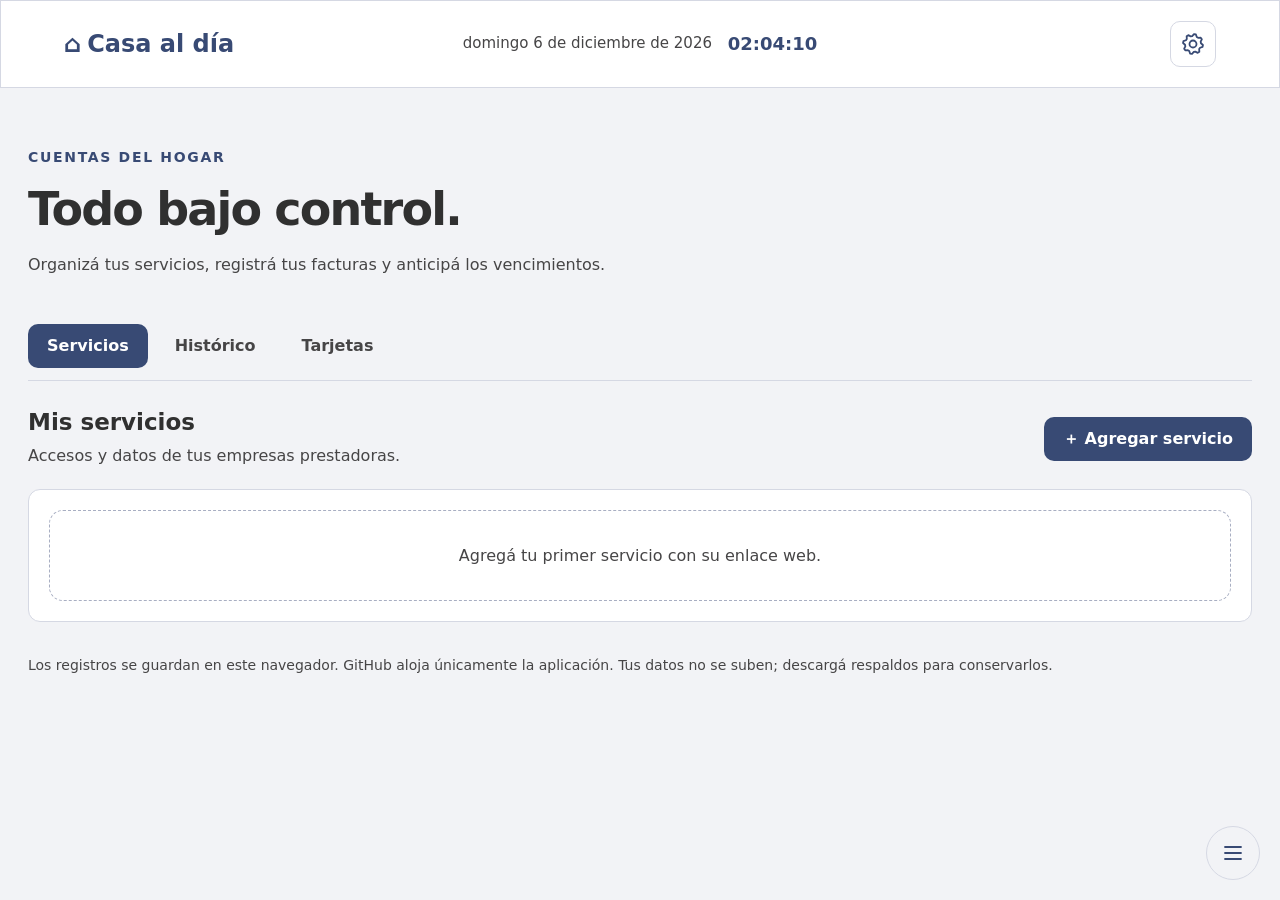
==== commit d1840b41: "Mejoras" ====
--- a/index.html
+++ b/index.html
@@ -171,7 +171,7 @@
             placeholder="https://…" /></label
         ><label>Página oficial (para los PDF personales)<input name="officialUrl" type="url" placeholder="https://…" /></label
         ><label
-          >Forma de acceso<select name="authMethod" id="auth-method"><option value="credentials">Usuario y contraseña</option><option value="google">Autenticación con Google</option></select></label><p id="google-access-help" hidden>En la web de la empresa, elegí «Continuar con Google».</p><label id="username-field">Usuario (solo en este navegador)<input
+          >Forma de acceso<select name="authMethod" id="auth-method"><option value="credentials">Usuario y contraseña</option><option value="google">Autenticación con Google</option></select></label><p id="google-access-help" hidden>En la web de la empresa, elegí «Continuar con Google».</p><label>Al abrir la página del proveedor<select name="autoCopy"><option value="none">No copiar automáticamente</option><option value="username">Copiar usuario</option><option value="serviceNumber">Copiar número de servicio</option></select></label><label id="username-field">Usuario (solo en este navegador)<input
             name="username"
             autocomplete="off"
             maxlength="150" /></label
--- a/styles.css
+++ b/styles.css
@@ -187,3 +187,6 @@
 .process-scroll-content::-webkit-scrollbar-thumb{background:var(--slate-grey);border:2px solid white;border-radius:8px}
 .process-scroll-content::-webkit-scrollbar-track{background:transparent}
 .process-bill-picker{margin:16px 0}.process-bill-picker[hidden],#process-bill[hidden]{display:none}#process-bill-caption{font-size:14px;font-weight:600}#process-bill-toggle{display:flex;align-items:center;justify-content:space-between;gap:10px;width:100%;margin-top:6px;padding:12px;background:white;border:1px solid var(--border);color:var(--dusk-blue);text-align:left;font-size:14px}#process-bill-value{overflow-wrap:anywhere}#process-bill-toggle svg{flex-shrink:0;transition:transform .2s}#process-bill-toggle[aria-expanded="true"] svg{transform:rotate(180deg)}#process-bill-options{max-height:0;opacity:0;visibility:hidden;overflow:auto;scrollbar-width:thin;border-radius:10px;background:white;box-shadow:0 4px 12px #30303018;transition:max-height .22s ease,opacity .2s ease,margin .22s ease,visibility .22s;margin-top:0}#process-bill-toggle[aria-expanded="true"]+#process-bill-options{max-height:220px;opacity:1;visibility:visible;margin-top:8px;border:1px solid var(--border)}#process-bill-options button{display:flex;width:100%;gap:10px;justify-content:space-between;text-align:left;background:white;color:var(--gunmetal);font-size:14px;border-radius:6px;padding:12px;overflow-wrap:anywhere}#process-bill-options button[aria-selected="true"]{background:var(--accent-surface);color:var(--dusk-blue)}#process-bill-options button:focus-visible{outline-offset:-3px}#process-bill-options button:hover{background:var(--accent-surface);filter:none}@media(prefers-reduced-motion:reduce){#process-bill-options,#process-bill-toggle svg{transition:none}}
+.service-provider-link{color:inherit;text-decoration:none;text-underline-offset:3px}.service-provider-link:hover,.service-provider-link:focus-visible{color:var(--dusk-blue);text-decoration:underline}
+.service-info h3 .service-history-link{font:inherit;color:inherit;background:transparent;border:0;padding:0;text-align:left;min-height:0;box-shadow:none}.service-history-link:hover,.service-history-link:focus-visible{text-decoration:underline;text-underline-offset:3px;filter:none}
+.service-quick-access{grid-column:1/-1;width:100%;border-top:1px solid var(--border);padding-top:14px;cursor:default}.service-quick-access .section-heading{margin-bottom:10px}.quick-access-buttons{display:flex;gap:8px;flex-wrap:wrap}.quick-access-buttons button,.quick-google{flex:1;min-width:140px;font-size:14px}.quick-google{padding:12px;color:var(--muted)}
